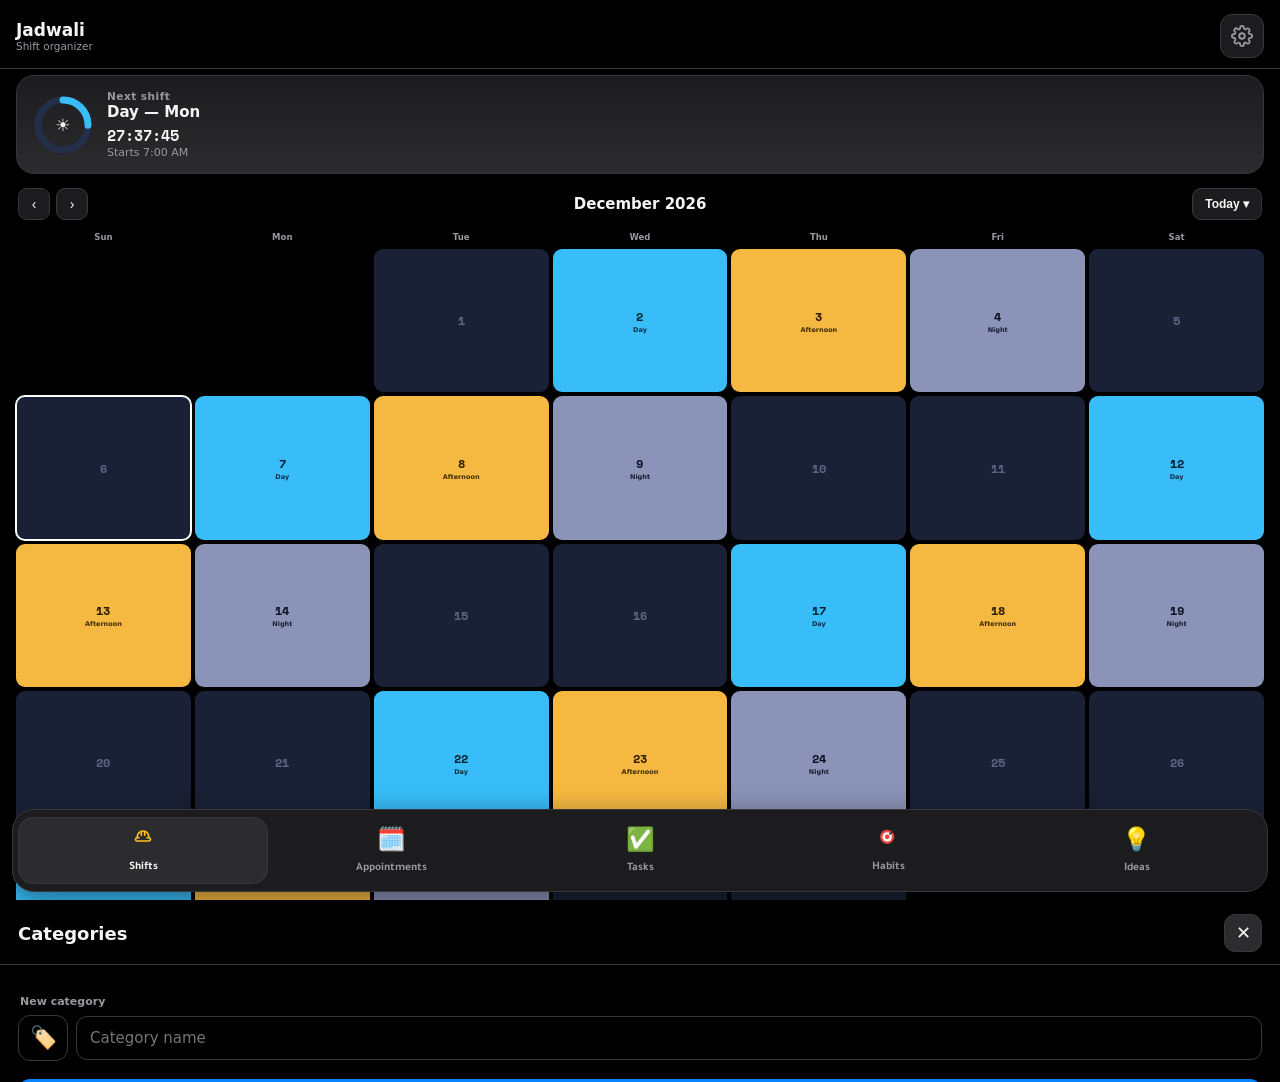
==== index.html @ d73c8b86 "Fix weekday overflow + date-rail mis-taps; new 'My Routine' app icon - My Schedule: weekday boxes no" ====
<!DOCTYPE html>
<html lang="en" dir="ltr">
<head>
<meta charset="UTF-8">
<meta name="viewport" content="width=device-width, initial-scale=1, viewport-fit=cover">
<title>Jadwali</title>
<meta name="description" content="Jadwali — a rotating-shift & life organizer: shifts, appointments, tasks, habits, content ideas.">
<meta name="apple-mobile-web-app-capable" content="yes">
<meta name="mobile-web-app-capable" content="yes">
<meta name="apple-mobile-web-app-status-bar-style" content="black-translucent">
<meta name="apple-mobile-web-app-title" content="My Routine">
<meta name="theme-color" content="#000000">
<link rel="manifest" href="manifest.json">
<link rel="icon" href="icons/icon-192.png">
<link rel="apple-touch-icon" href="icons/apple-touch-icon.png">
<link rel="preconnect" href="https://fonts.googleapis.com">
<link rel="preconnect" href="https://fonts.gstatic.com" crossorigin>
<link href="https://fonts.googleapis.com/css2?family=Tajawal:wght@400;500;700;900&family=Space+Mono:wght@400;700&display=swap" rel="stylesheet">
<link rel="stylesheet" href="css/styles.css">
<script>
  // No-flash: apply saved language direction + theme before first paint.
  (function(){
    try{
      var l = localStorage.getItem('aziz_lang')  || 'en';
      var th = localStorage.getItem('aziz_theme') || 'minimal';
      var r = document.documentElement;
      r.lang = l; r.dir = (l === 'ar' ? 'rtl' : 'ltr');
      r.setAttribute('data-theme', th);
    }catch(e){}
  })();
</script>
</head>
<body>

<header class="top">
  <div class="head-title">
    <h1 data-i18n="appName">Jadwali</h1>
    <div class="sub" data-i18n="tagline">Shift organizer</div>
  </div>
  <div class="head-actions">
    <button class="head-pill habit-only" id="newHabitBtn">
      <span class="plus">+</span><span data-i18n="newHabit">New Habit</span>
    </button>
    <button class="head-icon habit-only" id="summaryBtn" aria-label="Weekly summary">
      <svg viewBox="0 0 24 24" width="22" height="22" fill="none" stroke="currentColor" stroke-width="2" stroke-linecap="round" stroke-linejoin="round"><rect x="4" y="3" width="16" height="18" rx="2"/><line x1="8" y1="8" x2="16" y2="8"/><line x1="8" y1="12" x2="16" y2="12"/><line x1="8" y1="16" x2="13" y2="16"/></svg>
    </button>
    <button class="head-pill ideas-only" id="ideasBtn">
      <span class="plus">+</span><span data-i18n="manageCats">Categories</span>
    </button>
    <button class="settings-btn" id="settingsBtn" aria-label="Settings">
      <svg viewBox="0 0 24 24" width="22" height="22" fill="none" stroke="currentColor" stroke-width="2" stroke-linecap="round" stroke-linejoin="round"><circle cx="12" cy="12" r="3"/><path d="M19.4 15a1.65 1.65 0 0 0 .33 1.82l.06.06a2 2 0 1 1-2.83 2.83l-.06-.06a1.65 1.65 0 0 0-1.82-.33 1.65 1.65 0 0 0-1 1.51V21a2 2 0 0 1-4 0v-.09A1.65 1.65 0 0 0 9 19.4a1.65 1.65 0 0 0-1.82.33l-.06.06a2 2 0 1 1-2.83-2.83l.06-.06a1.65 1.65 0 0 0 .33-1.82 1.65 1.65 0 0 0-1.51-1H3a2 2 0 0 1 0-4h.09A1.65 1.65 0 0 0 4.6 9a1.65 1.65 0 0 0-.33-1.82l-.06-.06a2 2 0 1 1 2.83-2.83l.06.06a1.65 1.65 0 0 0 1.82.33H9a1.65 1.65 0 0 0 1-1.51V3a2 2 0 0 1 4 0v.09a1.65 1.65 0 0 0 1 1.51 1.65 1.65 0 0 0 1.82-.33l.06-.06a2 2 0 1 1 2.83 2.83l-.06.06a1.65 1.65 0 0 0-.33 1.82V9a1.65 1.65 0 0 0 1.51 1H21a2 2 0 0 1 0 4h-.09a1.65 1.65 0 0 0-1.51 1z"/></svg>
    </button>
  </div>
</header>

<div id="upcomingWidget"></div>

<section class="panel active" id="panel-cal">
  <!-- Shift countdown lives only in this (Work) tab -->
  <div class="hero">
    <div class="gauge-wrap">
      <svg width="60" height="60" viewBox="0 0 60 60">
        <circle cx="30" cy="30" r="25" fill="none" stroke="#232E48" stroke-width="7"/>
        <circle id="gaugeRing" cx="30" cy="30" r="25" fill="none" stroke="#38BDF8" stroke-width="7"
          stroke-linecap="round" stroke-dasharray="157" stroke-dashoffset="157"/>
      </svg>
      <div class="gauge-center" id="heroIcon">🌙</div>
    </div>
    <div class="hero-info">
      <div class="hero-eyebrow" id="heroEyebrow" data-i18n="loading">Loading…</div>
      <div class="hero-title" id="heroTitle">—</div>
      <div class="hero-countdown mono" id="heroCountdown">--:--:--</div>
      <div class="hero-sub" id="heroSub"></div>
    </div>
  </div>
  <div class="cal-nav">
    <div class="navbtns">
      <button id="prevMonth">‹</button>
      <button id="nextMonth">›</button>
    </div>
    <div class="month-label" id="monthLabel">—</div>
    <div class="today-wrap">
      <button class="todaybtn" id="todayBtn" data-i18n="todayBtn">Today ▾</button>
      <div class="today-menu" id="todayMenu">
        <button data-range="1" data-i18n="rangeToday">Today</button>
        <button data-range="3" data-i18n="range3">3 days</button>
        <button data-range="7" data-i18n="rangeWeek">Week</button>
      </div>
    </div>
  </div>
  <div id="quickView"></div>
  <div class="grid-wrap">
    <div class="cal-grid" id="calGrid"></div>
  </div>
</section>

<section class="panel" id="panel-appt">
  <div class="add-card">
    <input id="apptTitle" data-i18n-ph="apptNamePh" placeholder="Appointment name…">
    <div class="row2">
      <input id="apptDate" type="date" class="mono">
      <input id="apptTime" type="time" class="mono" value="09:00">
    </div>
    <div class="picker-label" data-i18n="repeatLabelAppt">Repeat</div>
    <div class="seg small" id="apptRepeatSeg">
      <button type="button" class="seg-btn active" data-rep="once" data-i18n="repOnce">Once</button>
      <button type="button" class="seg-btn" data-rep="daily" data-i18n="repDaily">Daily</button>
      <button type="button" class="seg-btn" data-rep="weekly" data-i18n="repWeekly">Weekly</button>
      <button type="button" class="seg-btn" data-rep="custom" data-i18n="repCustom">Days</button>
    </div>
    <div class="days-row" id="apptDaysSel" style="display:none;"></div>
    <div id="apptUntilWrap" style="display:none;">
      <div class="picker-label" data-i18n="untilLabel">Ends on (optional)</div>
      <div class="row2">
        <input id="apptUntil" type="date" class="mono">
        <button type="button" class="seg-btn" id="apptThisWeek" data-i18n="thisWeekOnly">This week only</button>
      </div>
    </div>
    <button class="primary" id="apptAdd" data-i18n="apptAdd">Add appointment</button>
    <div class="item-meta" id="apptMsg" style="text-align:center; margin-top:6px;"></div>
  </div>
  <div id="apptList"></div>
  <div class="note" data-i18n="apptNote"></div>
</section>

<section class="panel" id="panel-tasks">
  <div class="add-card">
    <input id="taskInput" data-i18n-ph="taskPh" placeholder="Add a new task…">
    <button class="primary" id="taskAdd" data-i18n="add">Add</button>
  </div>
  <div id="taskList"></div>
  <div class="note" data-i18n="taskNote"></div>
</section>

<section class="panel" id="panel-habits">
  <div class="week-head">
    <button class="week-nav" id="weekPrev" aria-label="Previous week">‹</button>
    <div class="week-range mono" id="weekRange">—</div>
    <button class="week-nav" id="weekNext" aria-label="Next week">›</button>
  </div>
  <div class="week-strip" id="weekStrip"></div>
  <div id="habitList"></div>
  <div class="note" data-i18n="habitNote"></div>

  <div class="section-divider" data-i18n="foodDivider">🍽️ Food</div>
  <div class="cal-total">
    <span data-i18n="foodCaloriesToday">Today's calories</span>
    <span class="n mono" id="foodTotal">0</span>
  </div>
  <div class="add-card">
    <input id="foodText" data-i18n-ph="foodPh" placeholder="What did you eat / amount…">
    <div class="row2">
      <input id="foodCal" type="number" inputmode="numeric" data-i18n-ph="foodCalPh" placeholder="Calories (optional)" class="mono">
    </div>
    <button class="primary" id="foodAdd" data-i18n="foodLog">Log</button>
  </div>
  <div id="foodList"></div>
</section>

<section class="panel" id="panel-ideas">
  <div class="add-card">
    <input id="ideaTitle" data-i18n-ph="ideaTitlePh" placeholder="Idea title…">
    <div class="acct-toggle" id="acctToggle"></div>
    <div class="row2">
      <input id="ideaDate" type="date" class="mono">
    </div>
    <textarea id="ideaScript" data-i18n-ph="ideaScriptPh" placeholder="Script space (optional)…"></textarea>
    <button class="primary" id="ideaAdd" data-i18n="ideaAdd">Add idea</button>
  </div>
  <div id="scheduledWidget"></div>
  <div class="filter-row" id="ideaFilters"></div>
  <div id="ideaList"></div>
  <div class="note" data-i18n="ideaNote"></div>
</section>

<div id="undoToast"></div>

<nav class="bottom">
  <button class="active" data-tab="cal"><span class="ic"><svg viewBox="0 0 24 24" width="20" height="20" fill="#FBBF24"><path d="M20,13.17V13a8,8,0,0,0-2.42-5.74A7.84,7.84,0,0,0,14.4,5.38l-.05,0A8.24,8.24,0,0,0,11.76,5,8.21,8.21,0,0,0,4,13.17,3,3,0,0,0,5,19H19a3,3,0,0,0,1-5.83ZM19,17H5a1,1,0,0,1,0-2H7a1,1,0,0,0,0-2H6A6.41,6.41,0,0,1,9,7.85V11a1,1,0,0,0,2,0V7.09A7.34,7.34,0,0,1,11.82,7H12a5.56,5.56,0,0,1,1,.1V11a1,1,0,0,0,2,0V7.82a6.65,6.65,0,0,1,1.18.87A6,6,0,0,1,18,13H17a1,1,0,0,0,0,2h2a1,1,0,0,1,0,2Z"/></svg></span><span data-i18n="navShifts">Shifts</span></button>
  <button data-tab="appt"><span class="ic">🗓️</span><span data-i18n="navAppt">Appointments</span></button>
  <button data-tab="tasks"><span class="ic">✅</span><span data-i18n="navTasks">Tasks</span></button>
  <button data-tab="habits"><span class="ic"><svg viewBox="0 0 24 24" width="20" height="20"><circle cx="11" cy="13" r="8.5" fill="#EF4444"/><circle cx="11" cy="13" r="5.6" fill="#FFFFFF"/><circle cx="11" cy="13" r="2.8" fill="#EF4444"/><path d="M14 10 L20 4" stroke="#1F2937" stroke-width="1.6" stroke-linecap="round"/><path d="M20 4 L16.7 4.6 L19.4 7.3 Z" fill="#1F2937"/></svg></span><span data-i18n="navHabits">Habits</span></button>
  <button data-tab="ideas"><span class="ic">💡</span><span data-i18n="navIdeas">Ideas</span></button>
</nav>

<!-- ================= SETTINGS SHEET ================= -->
<div class="settings-sheet" id="settingsSheet">
  <div class="settings-head">
    <h2 data-i18n="settings">Settings</h2>
    <button class="sheet-close" data-close-settings aria-label="Close">✕</button>
  </div>
  <div class="settings-body">
    <div class="settings-group">
      <div class="settings-label" data-i18n="settingsTitle">App title</div>
      <input id="appTitleInput" class="sheet-input" data-i18n-ph="appTitlePh" placeholder="App title">
    </div>
    <div class="settings-group">
      <div class="settings-label" data-i18n="settingsLanguage">Language</div>
      <div class="seg">
        <button type="button" class="seg-btn" data-set-lang="en" data-i18n="langEn">English</button>
        <button type="button" class="seg-btn" data-set-lang="ar" data-i18n="langAr">العربية</button>
      </div>
    </div>
    <div class="settings-group">
      <div class="settings-label" data-i18n="settingsTheme">Theme</div>
      <div class="seg">
        <button type="button" class="seg-btn" data-set-theme="minimal" data-i18n="themeMinimal">Minimal</button>
        <button type="button" class="seg-btn" data-set-theme="starry" data-i18n="themeStarry">Starry</button>
      </div>
    </div>
    <div class="settings-group">
      <div class="settings-label" data-i18n="settingsShift">My shift rotation</div>
      <div class="settings-hint" data-i18n="shiftHint"></div>
      <div class="shift-options" id="shiftOptions"></div>
    </div>
  </div>
</div>

<!-- ================= NEW HABIT SHEET ================= -->
<div class="settings-sheet" id="habitSheet">
  <div class="settings-head">
    <h2 data-i18n="newHabit">New Habit</h2>
    <button class="sheet-close" data-close-sheet aria-label="Close">✕</button>
  </div>
  <div class="settings-body">
    <input id="habitInput" class="sheet-input" data-i18n-ph="habitPh" placeholder="New habit…">
    <div class="picker-label" data-i18n="iconLabel">Icon</div>
    <div class="icon-row">
      <input id="habitIcon" class="icon-input" value="⭐" inputmode="text" autocomplete="off">
      <div class="emoji-grid" id="emojiSuggest"></div>
    </div>
    <div class="picker-hint" data-i18n="emojiHint"></div>
    <div class="picker-label" data-i18n="colorLabel">Color</div>
    <div class="color-row" id="habitColorRow"></div>
    <div class="picker-label" data-i18n="repeatLabel">Repeat on</div>
    <div class="days-row" id="habitDaysSel"></div>
    <div class="row2">
      <input id="habitGoal" type="number" inputmode="numeric" class="mono sheet-input" data-i18n-ph="goalPh" placeholder="Goal (optional)">
      <input id="habitUnit" type="text" class="sheet-input" data-i18n-ph="unitPh" placeholder="Unit (ml, times…)">
    </div>
    <button class="primary sheet-primary" id="habitAdd" data-i18n="add">Add</button>
  </div>
</div>

<!-- ================= WEEKLY SUMMARY SHEET ================= -->
<div class="settings-sheet" id="summarySheet">
  <div class="settings-head">
    <h2 data-i18n="summaryTitle">Weekly Summary</h2>
    <button class="sheet-close" data-close-sheet aria-label="Close">✕</button>
  </div>
  <div class="settings-body">
    <div class="week-head">
      <button class="week-nav" id="sumPrev" aria-label="Previous week">‹</button>
      <div class="week-range mono" id="sumRange">—</div>
      <button class="week-nav" id="sumNext" aria-label="Next week">›</button>
    </div>
    <div class="sum-wrap"><table class="sum-grid" id="summaryGrid"></table></div>
  </div>
</div>

<!-- ================= IDEA CATEGORIES SHEET ================= -->
<div class="settings-sheet" id="catsSheet">
  <div class="settings-head">
    <h2 data-i18n="manageCats">Categories</h2>
    <button class="sheet-close" data-close-sheet aria-label="Close">✕</button>
  </div>
  <div class="settings-body">
    <div id="catList"></div>
    <div class="picker-label" data-i18n="newCat">New category</div>
    <div class="cat-add-row">
      <input id="catEmoji" class="icon-input" value="🏷️" inputmode="text" autocomplete="off">
      <input id="catName" class="sheet-input" data-i18n-ph="catNamePh" placeholder="Category name">
    </div>
    <button class="primary sheet-primary" id="catAdd" data-i18n="add">Add</button>
  </div>
</div>

<script src="js/app.js"></script>
</body>
</html>
---- css/styles.css ----
/* ===== Minimal theme (default) — clean, no-stars, Apple-style dark ===== */
:root{
  --bg:#000000; --surface:#1c1c1e; --surface-2:#2c2c2e; --line:#38383a;
  --text:#f5f5f7; --muted:#98989f;
  --day:#0A84FF; --afternoon:#F5B942; --night:#8B93B8; --off:#1c1c1e; --off-text:#8e8e93;
  --high:#FF453A; --med:#FFD60A; --low:#64D2FF; --ok:#32D74B;
  --primary-text:#ffffff;
}
/* ===== Starry theme (the original cosmic look) ===== */
html[data-theme="starry"]{
  --bg:#050414; --surface:#13112b; --surface-2:#1b1842; --line:#2c2760;
  --text:#EDEBFF; --muted:#9C93C9;
  --day:#38BDF8; --afternoon:#F5B942; --night:#8B93B8; --off:#1A2136; --off-text:#5b6784;
  --high:#F2545B; --med:#F5B942; --low:#4FD1C5; --ok:#4ADE80;
  --primary-text:#06202f;
}
*{box-sizing:border-box;}
html,body{margin:0;padding:0;background:var(--bg);color:var(--text);}
body{
  font-family:'Tajawal',sans-serif; -webkit-font-smoothing:antialiased;
  min-height:100vh; padding-bottom:calc(84px + env(safe-area-inset-bottom));
  background-color:var(--bg);
}
/* Apple-style system font for the English/minimal experience */
html[lang="en"] body{
  font-family:-apple-system, BlinkMacSystemFont, 'SF Pro Text', 'Segoe UI', system-ui, sans-serif;
}
/* Starry theme paints the star field */
html[data-theme="starry"] body{
  background-image:
    radial-gradient(1px 1px at 10% 8%, #fff, transparent),
    radial-gradient(1px 1px at 32% 22%, #fff, transparent),
    radial-gradient(1.5px 1.5px at 58% 12%, #fff, transparent),
    radial-gradient(1px 1px at 78% 30%, #fff, transparent),
    radial-gradient(1px 1px at 15% 45%, #fff, transparent),
    radial-gradient(1.5px 1.5px at 90% 55%, #fff, transparent),
    radial-gradient(1px 1px at 45% 65%, #fff, transparent),
    radial-gradient(1px 1px at 68% 80%, #fff, transparent),
    radial-gradient(1.5px 1.5px at 25% 88%, #fff, transparent),
    radial-gradient(1px 1px at 5% 70%, #fff, transparent);
  background-repeat:no-repeat;
  background-attachment:fixed;
  background-size:100% 100%;
}
.mono{font-family:'Space Mono',monospace;}

header.top{
  position:sticky; top:0; z-index:20;
  background:rgba(0,0,0,0.7); backdrop-filter:blur(10px);
  border-bottom:1px solid var(--line);
  padding:calc(14px + env(safe-area-inset-top)) 16px 10px;
  display:flex; align-items:center; justify-content:space-between; gap:12px;
}
html[data-theme="starry"] header.top{background:rgba(5,4,20,0.88);}
header.top h1{font-size:17px; font-weight:900; margin:0;}
header.top .sub{font-size:10.5px; color:var(--muted); font-weight:500;}
.hero{
  margin:6px 0 14px; background:linear-gradient(180deg, var(--surface) 0%, var(--surface-2) 100%);
  border:1px solid var(--line); border-radius:18px; padding:14px 16px;
  display:flex; align-items:center; gap:14px;
}
.gauge-wrap{position:relative; width:60px; height:60px; flex:none;}
.gauge-wrap svg{transform:rotate(-90deg);}
.gauge-center{position:absolute; inset:0; display:flex; align-items:center; justify-content:center; font-size:17px;}
.hero-info{flex:1; min-width:0;}
.hero-eyebrow{font-size:10.5px; color:var(--muted); font-weight:700; letter-spacing:0.5px;}
.hero-title{font-size:15px; font-weight:900; margin:1px 0 3px;}
.hero-countdown{font-size:15px; font-weight:600;}
.hero-sub{font-size:11px; color:var(--muted);}

section.panel{margin:6px 16px 16px; display:none;}
section.panel.active{display:block;}

#upcomingWidget{margin:0 16px 6px;}
.upcoming-card{
  background:linear-gradient(180deg, #1c2947 0%, var(--surface) 100%);
  border:1px solid var(--afternoon); border-radius:16px; padding:12px 14px; margin-bottom:6px;
}
.upcoming-card .uc-title{font-size:11px; font-weight:800; color:var(--afternoon); margin-bottom:8px;}
.upcoming-row{display:flex; align-items:center; gap:10px; padding:6px 0;}
.upcoming-row + .upcoming-row{border-top:1px solid var(--line);}
.upcoming-row .when{font-size:11px; color:var(--afternoon); font-weight:800; font-family:'Space Mono',monospace; flex:none; width:52px;}
.upcoming-row .title{font-size:13px; flex:1; min-width:0;}

/* ---- Month grid calendar ---- */
.cal-nav{display:flex; align-items:center; justify-content:space-between; margin:10px 2px 12px;}
.cal-nav .month-label{font-size:15px; font-weight:900;}
.cal-nav .navbtns{display:flex; gap:6px;}
.cal-nav button{
  background:var(--surface); border:1px solid var(--line); color:var(--text);
  width:32px; height:32px; border-radius:9px; font-size:14px; cursor:pointer;
}
.cal-nav .todaybtn{width:auto; padding:0 12px; font-size:12px; font-weight:700;}
.today-wrap{position:relative;}
.today-menu{
  display:none; flex-direction:column; gap:2px; position:absolute; top:38px; inset-inline-end:0;
  background:var(--surface); border:1px solid var(--line); border-radius:12px; padding:6px; min-width:104px; z-index:15;
}
.today-menu.open{display:flex;}
.today-menu button{
  background:transparent; border:none; color:var(--text); text-align:start; padding:9px 10px;
  border-radius:8px; font-size:12.5px; cursor:pointer; font-family:'Tajawal',sans-serif; width:auto;
}
.today-menu button:hover{background:var(--surface-2);}
.qv-card{background:var(--surface); border:1px solid var(--line); border-radius:16px; padding:12px; margin-bottom:12px;}
.qv-head{display:flex; align-items:center; justify-content:space-between; font-size:12px; font-weight:800; color:var(--muted); margin-bottom:8px;}
.qv-close{background:transparent; border:none; color:var(--muted); font-size:14px; cursor:pointer;}
.grid-wrap{direction:ltr;}
.cal-grid{display:grid; grid-template-columns:repeat(7,1fr); gap:4px;}
.cal-grid .wd{text-align:center; font-size:8.5px; color:var(--muted); font-weight:700; padding-bottom:3px; white-space:nowrap; overflow:hidden; text-overflow:ellipsis;}
.cal-cell{
  aspect-ratio:1/0.82; border-radius:9px; display:flex; flex-direction:column;
  align-items:center; justify-content:center; gap:1px; position:relative;
  border:1px solid transparent;
}
.cal-cell.pad{visibility:hidden;}
.cal-cell .num{font-size:12px; font-weight:800; font-family:'Space Mono',monospace;}
.cal-cell .lbl{font-size:6.5px; font-weight:700; opacity:0.9;}
.cal-cell.today{border-color:#fff; box-shadow:0 0 0 1px #fff;}
.legend{display:flex; gap:14px; justify-content:center; margin-top:14px; flex-wrap:wrap;}
.legend .li{display:flex; align-items:center; gap:5px; font-size:11px; color:var(--muted);}
.legend .sw{width:10px; height:10px; border-radius:3px;}

.day-row{
  display:flex; align-items:center; gap:12px; background:var(--surface); border:1px solid var(--line);
  border-radius:14px; padding:11px 14px; margin-bottom:7px;
}
.day-row.today{border-color:var(--day); box-shadow:0 0 0 1px var(--day) inset;}
.day-date{width:48px; flex:none; text-align:center;}
.day-date .wd2{font-size:10.5px; color:var(--muted); font-weight:700;}
.day-date .dn{font-size:19px; font-weight:900; font-family:'Space Mono',monospace;}
.badge{padding:5px 11px; border-radius:8px; font-size:12.5px; font-weight:700; flex:none; min-width:58px; text-align:center;}
.day-time{font-size:11.5px; color:var(--muted); font-family:'Space Mono',monospace; margin-inline-start:auto;}

.add-card{background:var(--surface); border:1px solid var(--line); border-radius:16px; padding:14px; margin-bottom:14px;}
.add-card .row2{display:flex; gap:8px; margin-top:8px;}
.add-card input{
  flex:1; width:100%; background:var(--bg); border:1px solid var(--line); color:var(--text);
  border-radius:11px; padding:11px 13px; font-family:'Tajawal',sans-serif; font-size:14px;
}
.add-card input.mono{font-family:'Space Mono',monospace; font-size:13px;}
.add-card input:focus{outline:none; border-color:var(--day);}
.add-card button.primary{
  width:100%; margin-top:10px; background:var(--day); color:var(--primary-text); border:none; border-radius:11px;
  padding:11px; font-size:14px; font-weight:800; cursor:pointer; font-family:'Tajawal',sans-serif;
}

.item-row{
  display:flex; align-items:center; gap:10px; background:var(--surface); border:1px solid var(--line);
  border-radius:14px; padding:11px 13px; margin-bottom:7px;
}
.chk{
  width:21px; height:21px; flex:none; border-radius:7px; border:2px solid var(--muted);
  display:flex; align-items:center; justify-content:center; cursor:pointer; font-size:12px;
}
.chk.done{background:var(--ok); border-color:var(--ok); color:#06280f;}
.item-text{flex:1; font-size:13.5px; min-width:0; word-break:break-word;}
.item-text.done{color:var(--muted); text-decoration:line-through;}
.item-meta{font-size:10.5px; color:var(--muted); margin-top:2px;}
.icon-btn{background:transparent; border:none; color:var(--muted); font-size:15px; cursor:pointer; padding:4px 5px; flex:none;}
.icon-btn:hover{color:var(--high);}
.cal-btn{background:var(--surface-2); border:1px solid var(--line); color:var(--day); font-size:16px; border-radius:9px; padding:6px 9px; cursor:pointer; flex:none;}
.dot{width:10px; height:10px; border-radius:50%; flex:none; cursor:pointer;}
.dot.high{background:var(--high);} .dot.normal{background:var(--low);}
.dot.med{background:var(--med);} .dot.low{background:var(--low);}
.streak{font-size:11px; color:var(--afternoon); font-weight:700; flex:none;}
.hdots{display:flex; gap:3px; margin-top:5px;}
.hdot{width:7px; height:7px; border-radius:50%; background:var(--high); opacity:0.55; flex:none;}
.hdot.on{background:var(--ok); opacity:1;}

.empty{text-align:center; color:var(--muted); font-size:13px; padding:26px 10px;}
.cal-total{
  display:flex; justify-content:space-between; align-items:center; background:var(--surface-2);
  border:1px solid var(--line); border-radius:14px; padding:12px 16px; margin-bottom:14px; font-weight:800;
}
.cal-total .n{font-family:'Space Mono',monospace; font-size:19px; color:var(--afternoon);}

nav.bottom{
  position:fixed; bottom:0; inset-inline:0; z-index:30;
  display:flex; background:rgba(5,4,20,0.92); backdrop-filter:blur(14px);
  border-top:1px solid var(--line); padding:9px 5px calc(9px + env(safe-area-inset-bottom));
}
nav.bottom button{
  flex:1; display:flex; flex-direction:column; align-items:center; gap:4px;
  background:transparent; border:none; color:var(--muted); font-family:'Tajawal',sans-serif;
  font-size:11.5px; font-weight:700; padding:8px 2px; cursor:pointer; border-radius:14px;
}
nav.bottom button .ic{font-size:23px;}
nav.bottom button.active{color:var(--text); background:var(--surface-2); box-shadow:0 0 0 1px var(--line);}

.note{margin:14px 16px 0; font-size:11px; color:var(--muted); line-height:1.8;}
.section-divider{
  font-size:12px; font-weight:800; color:var(--muted); margin:20px 2px 10px;
  padding-top:14px; border-top:1px solid var(--line);
}
.task-group-label{font-size:11px; font-weight:800; color:var(--muted); margin:4px 2px 8px;}
#undoToast{
  position:fixed; bottom:calc(76px + env(safe-area-inset-bottom)); left:50%;
  transform:translateX(-50%) translateY(14px);
  background:var(--surface-2); border:1px solid var(--line); border-radius:14px;
  padding:10px 10px 10px 14px; display:flex; align-items:center; gap:14px; font-size:12.5px;
  opacity:0; pointer-events:none; transition:opacity .18s, transform .18s; z-index:40;
  box-shadow:0 10px 26px rgba(0,0,0,.45); white-space:nowrap;
}
#undoToast.show{opacity:1; transform:translateX(-50%) translateY(0); pointer-events:auto;}
#undoToast button{
  background:var(--day); color:var(--primary-text); border:none; border-radius:9px; padding:6px 13px;
  font-weight:800; font-size:12px; cursor:pointer; font-family:'Tajawal',sans-serif;
}

.acct-toggle{display:flex; gap:8px; margin-top:8px;}
.acct-btn{
  flex:1; background:var(--bg); border:1px solid var(--line); color:var(--muted);
  border-radius:11px; padding:10px 6px; font-size:12px; font-weight:700; cursor:pointer;
  font-family:'Tajawal',sans-serif;
}
.acct-btn.active{border-color:var(--day); color:var(--text); background:var(--surface-2);}
.add-card textarea{
  width:100%; background:var(--bg); border:1px solid var(--line); color:var(--text);
  border-radius:11px; padding:11px 13px; font-family:'Tajawal',sans-serif; font-size:13px;
  margin-top:8px; min-height:64px; resize:vertical;
}
.add-card textarea:focus{outline:none; border-color:var(--day);}
.filter-row{display:flex; gap:8px; margin-bottom:10px;}
.filter-chip{
  background:var(--surface); border:1px solid var(--line); color:var(--muted);
  border-radius:10px; padding:7px 12px; font-size:11.5px; font-weight:700; cursor:pointer;
  font-family:'Tajawal',sans-serif;
}
.filter-chip.active{border-color:var(--afternoon); color:var(--text);}
.idea-card{background:var(--surface); border:1px solid var(--line); border-radius:14px; padding:12px 13px; margin-bottom:7px;}
.idea-head{display:flex; align-items:center; gap:8px;}
.idea-tag{font-size:10px; font-weight:800; padding:3px 8px; border-radius:7px; flex:none;}
.idea-tag.tech{background:#1c3a52; color:#7dd3fc;}
.idea-tag.chef{background:#3a2a12; color:#fbbf24;}
.idea-script{
  font-size:12px; color:var(--muted); margin-top:8px; padding-top:8px; border-top:1px solid var(--line);
  white-space:pre-wrap; word-break:break-word;
}
.idea-script.empty-script{font-style:italic; opacity:0.7;}
.idea-script-edit{
  width:100%; background:var(--bg); border:1px solid var(--line); color:var(--text);
  border-radius:9px; padding:9px 10px; font-family:'Tajawal',sans-serif; font-size:12px;
  margin-top:8px; min-height:56px; resize:vertical; display:none;
}
.idea-date-badge{
  font-size:10px; font-weight:800; color:var(--afternoon); background:var(--surface-2);
  border:1px solid var(--line); border-radius:7px; padding:3px 7px; flex:none; cursor:pointer; white-space:nowrap;
}
.idea-date-edit{
  width:100%; background:var(--bg); border:1px solid var(--line); color:var(--text);
  border-radius:9px; padding:8px 10px; font-family:'Space Mono',monospace; font-size:12px;
  margin-top:8px; display:none;
}
#scheduledWidget{margin-bottom:6px;}
.sched-card{
  background:linear-gradient(180deg, #1c2947 0%, var(--surface) 100%);
  border:1px solid var(--afternoon); border-radius:16px; padding:12px 14px; margin-bottom:14px;
}
.sched-card .sc-title{font-size:11px; font-weight:800; color:var(--afternoon); margin-bottom:8px;}
.sched-row{display:flex; align-items:center; gap:10px; padding:6px 0;}
.sched-row + .sched-row{border-top:1px solid var(--line);}
.sched-row .when{font-size:11px; color:var(--afternoon); font-weight:800; font-family:'Space Mono',monospace; flex:none; width:60px;}
.sched-row .title{font-size:13px; flex:1; min-width:0;}

/* ===== Settings ===== */
.settings-btn{
  background:var(--surface); border:1px solid var(--line); color:var(--muted);
  width:44px; height:44px; border-radius:12px; display:flex; align-items:center; justify-content:center;
  cursor:pointer; flex:none;
}
.settings-btn:active{transform:scale(0.94);}
.settings-sheet{
  position:fixed; inset:0; z-index:60; background:var(--bg);
  transform:translateY(100%); transition:transform .28s cubic-bezier(.4,0,.2,1);
  display:flex; flex-direction:column; padding-top:env(safe-area-inset-top);
}
.settings-sheet.open{transform:translateY(0);}
.settings-head{
  display:flex; align-items:center; gap:12px; padding:14px 18px 12px; border-bottom:1px solid var(--line);
}
.settings-head h2{font-size:18px; font-weight:900; margin:0; flex:1;}
.sheet-close{
  background:var(--surface-2); border:1px solid var(--line); color:var(--text);
  border-radius:11px; width:38px; height:38px; font-size:18px; cursor:pointer; flex:none;
}
.settings-body{flex:1; overflow-y:auto; padding:18px; -webkit-overflow-scrolling:touch;}
.settings-group{margin-bottom:24px;}
.settings-label{font-size:13px; font-weight:800; color:var(--text); margin-bottom:10px;}
.settings-hint{font-size:11.5px; color:var(--muted); line-height:1.7; margin-bottom:10px;}
.seg{display:flex; gap:8px;}
.seg-btn{
  flex:1; background:var(--surface); border:1px solid var(--line); color:var(--muted);
  border-radius:12px; padding:12px 8px; font-size:14px; font-weight:700; cursor:pointer;
  font-family:inherit; transition:border-color .12s, color .12s, background .12s;
}
.seg-btn.active{border-color:var(--day); color:var(--text); background:var(--surface-2);}
.shift-options{display:flex; flex-direction:column; gap:8px;}
.shift-opt{
  display:flex; align-items:center; justify-content:space-between; gap:10px;
  background:var(--surface); border:1px solid var(--line); color:var(--text);
  border-radius:12px; padding:13px 14px; cursor:pointer; font-family:inherit; text-align:start;
}
.shift-opt.active{border-color:var(--day); background:var(--surface-2); box-shadow:0 0 0 1px var(--day) inset;}
.shift-opt .so-name{font-size:14px; font-weight:800;}
.shift-opt .so-hint{font-size:12px; color:var(--muted); font-weight:700; display:flex; align-items:center; gap:7px;}
.shift-opt .so-swatch{width:12px; height:12px; border-radius:4px; flex:none;}

/* ===== Habits: week strip + colored cards ===== */
.add-card .seg{margin-top:8px;}
.seg.small .seg-btn{padding:9px 6px; font-size:12.5px;}
.picker-label{font-size:11px; font-weight:800; color:var(--muted); margin:12px 2px 7px;}

.week-head{display:flex; align-items:center; justify-content:space-between; gap:10px; margin:2px 2px 10px;}
.week-nav{background:var(--surface); border:1px solid var(--line); color:var(--text); width:34px; height:34px; border-radius:10px; font-size:16px; cursor:pointer; flex:none;}
.week-range{font-size:13px; font-weight:800; color:var(--text);}
.week-strip{display:flex; gap:6px; margin:0 0 16px; overflow-x:auto; -webkit-overflow-scrolling:touch; padding-bottom:2px; scroll-snap-type:x proximity;}
/* wide enough for full weekday names so labels never overflow into the
   neighbouring day (which made taps select the wrong date) */
.ws-day{flex:1 0 auto; min-width:76px; max-width:110px; display:flex; flex-direction:column; align-items:center; gap:6px; background:transparent; border:none; color:var(--muted); cursor:pointer; padding:4px 6px; font-family:inherit; overflow:hidden; scroll-snap-align:center;}
.ws-wd{font-size:10.5px; font-weight:700; white-space:nowrap; max-width:100%; overflow:hidden; text-overflow:ellipsis;}
.ws-day > *{pointer-events:none;}
.ws-ring{position:relative; width:36px; height:36px; display:flex; align-items:center; justify-content:center;}
.ws-ring svg{position:absolute; inset:0; transform:rotate(-90deg);}
.ws-track{fill:none; stroke:var(--line); stroke-width:3;}
.ws-fill{fill:none; stroke:var(--ok); stroke-width:3; stroke-linecap:round; transition:stroke-dashoffset .3s;}
.ws-num{font-size:13px; font-weight:800;}
/* today stands out in its own colour, separate from the selected day */
.ws-day.today .ws-wd{color:var(--afternoon); font-weight:800;}
.ws-day.today .ws-num{color:var(--afternoon);}
.ws-day.today .ws-ring{box-shadow:0 0 0 2px var(--afternoon); border-radius:50%;}
.ws-day.sel .ws-wd{color:var(--text);}
.ws-day.sel .ws-ring{background:var(--day); border-radius:50%;}
.ws-day.sel .ws-num{color:var(--primary-text);}
.ws-day.sel .ws-track{stroke:rgba(255,255,255,0.35);}
.ws-day.today.sel .ws-num{color:var(--primary-text);}

.icon-row{display:flex; align-items:center; gap:10px;}
.icon-input{width:50px; height:46px; text-align:center; font-size:22px; background:var(--bg); border:1px solid var(--line); border-radius:12px; color:var(--text); flex:none;}
.icon-input:focus{outline:none; border-color:var(--day);}
.emoji-grid{display:flex; gap:6px; flex-wrap:wrap; flex:1;}
.emoji-btn{flex:none; width:40px; height:40px; border-radius:11px; border:1px solid var(--line); background:var(--surface); font-size:19px; cursor:pointer;}
.emoji-btn:active{transform:scale(0.92);}
.color-row{display:flex; gap:9px; flex-wrap:wrap;}
.swatch{width:30px; height:30px; border-radius:50%; border:none; background:var(--c); cursor:pointer; flex:none;}
.swatch.active{box-shadow:0 0 0 2px var(--bg), 0 0 0 4px var(--c);}
/* grid so the weekday boxes always fit inside the card, never overflow */
.days-row{display:grid; grid-template-columns:repeat(auto-fit, minmax(88px, 1fr)); gap:7px; width:100%;}
.day-toggle{width:38px; height:38px; border-radius:50%; border:1px solid var(--line); background:var(--surface); color:var(--muted); font-size:13px; font-weight:800; cursor:pointer; font-family:inherit;}
.day-toggle.on{background:var(--day); border-color:var(--day); color:var(--primary-text);}
.hcard-icon img{width:100%; height:100%; object-fit:cover; border-radius:13px;}
.hcard-icon.has-img{background:none;}

.hcard{margin-bottom:10px; border-radius:18px; border:1px solid var(--line); overflow:hidden; background:var(--surface); --c:#2DD4BF;}
.hcard-main{display:flex; align-items:center; gap:12px; padding:14px 15px;}
.hcard-tap{display:flex; align-items:center; gap:12px; flex:1; min-width:0; cursor:pointer;}
.hcard-icon{width:44px; height:44px; border-radius:13px; flex:none; display:flex; align-items:center; justify-content:center; font-size:22px; background:rgba(255,255,255,0.06);}
.hcard-body{flex:1; min-width:0;}
.hcard-name{font-size:15px; font-weight:800; word-break:break-word;}
.hcard-count{display:inline-block; margin-top:6px; font-size:11px; font-weight:800; color:var(--muted); border:1px solid var(--line); border-radius:7px; padding:2px 8px;}
.hcard-streak{font-size:11px; font-weight:800; color:var(--afternoon); flex:none; align-self:flex-start; white-space:nowrap;}
.hcard-check{width:34px; height:34px; border-radius:50%; flex:none; background:transparent; cursor:pointer; font-size:16px; color:transparent; border:2px solid var(--muted); display:flex; align-items:center; justify-content:center;}
.hcard-check.done{background:var(--c); border-color:var(--c); color:#04231a;}
.hcard-panel{display:none; padding:0 15px 15px;}
.hcard-panel.open{display:block;}
.hcard-panel .row2{display:flex; gap:8px; margin-top:8px;}
.hcard-panel .efield{flex:1; width:100%; background:var(--bg); border:1px solid var(--line); color:var(--text); border-radius:9px; padding:9px 10px; font-family:inherit; font-size:13px;}
.hcard-panel .efield:focus{outline:none; border-color:var(--day);}
.panel-actions{display:flex; gap:8px; margin-top:11px;}
.panel-actions .primary{flex:1; background:var(--day); color:var(--primary-text); border:none; border-radius:9px; padding:10px; font-size:13.5px; font-weight:800; cursor:pointer; font-family:inherit;}
.btn-del{background:transparent; border:1px solid var(--line); color:var(--high); border-radius:9px; padding:9px 16px; font-size:15px; cursor:pointer; flex:none;}

.habit-log{display:flex; gap:6px; margin-top:11px; flex-wrap:wrap; align-items:center;}
.qadd{background:var(--surface-2); border:1px solid var(--line); color:var(--text); border-radius:9px; padding:7px 11px; font-size:12.5px; font-weight:800; cursor:pointer; font-family:inherit;}
.qadd:active{transform:scale(0.94);}
.qadd-input{width:78px; background:var(--bg); border:1px solid var(--line); color:var(--text); border-radius:9px; padding:7px 9px; font-size:12.5px;}
.qadd-input:focus{outline:none; border-color:var(--day);}

/* color-mix tinting where supported (modern Safari/Chrome) */
@supports (background: color-mix(in srgb, red, blue)){
  .hcard{background:color-mix(in srgb, var(--c) 13%, var(--surface)); border-color:color-mix(in srgb, var(--c) 32%, var(--line));}
  .hcard.done{background:color-mix(in srgb, var(--c) 24%, var(--surface));}
  .hcard-icon{background:color-mix(in srgb, var(--c) 22%, transparent);}
  .hcard-check{border-color:color-mix(in srgb, var(--c) 55%, var(--line));}
}

/* ===== Header actions (context buttons per tab) ===== */
.head-title{min-width:0; flex:0 1 auto;}
.head-actions{display:flex; align-items:center; gap:8px; flex:none;}
.head-pill{display:flex; align-items:center; gap:5px; background:var(--day); color:var(--primary-text); border:none; border-radius:12px; padding:0 13px; height:44px; font-size:13px; font-weight:800; cursor:pointer; font-family:inherit; white-space:nowrap;}
.head-pill .plus{font-size:19px; font-weight:800; line-height:1;}
.head-pill:active{transform:scale(0.96);}
.head-icon{background:var(--surface); border:1px solid var(--line); color:var(--muted); width:44px; height:44px; border-radius:12px; display:flex; align-items:center; justify-content:center; cursor:pointer; flex:none;}
/* show context buttons only on their tab */
.habit-only, .ideas-only{display:none;}
header.top.habits-active .habit-only{display:flex;}
header.top.ideas-active .ideas-only{display:flex;}

/* ===== Sheet form (New Habit) ===== */
.sheet-input{width:100%; background:var(--bg); border:1px solid var(--line); color:var(--text); border-radius:11px; padding:12px 13px; font-family:inherit; font-size:15px;}
.sheet-input:focus{outline:none; border-color:var(--day);}
.settings-body .row2{display:flex; gap:8px; margin-top:8px;}
.sheet-primary{width:100%; margin-top:18px; background:var(--day); color:var(--primary-text); border:none; border-radius:12px; padding:14px; font-size:15px; font-weight:800; cursor:pointer; font-family:inherit;}
.picker-hint{font-size:11px; color:var(--muted); margin:8px 2px 0; line-height:1.6;}

/* ===== Weekly summary grid ===== */
.sum-wrap{overflow-x:auto; -webkit-overflow-scrolling:touch; margin-top:4px;}
.sum-wrap{border:1px solid var(--line); border-radius:16px; background:var(--surface);}
.sum-grid{border-collapse:collapse; width:100%; min-width:640px;}
.sum-grid th, .sum-grid td{text-align:center; padding:12px 10px; white-space:nowrap;}
.sum-grid thead th{font-size:12.5px; font-weight:800; color:var(--muted); border-bottom:1px solid var(--line);}
.sum-grid thead th.is-today{color:var(--day);}
.sum-grid tbody tr:not(:last-child) td{border-bottom:1px solid var(--line);}
.sum-name-h, .sum-name{position:sticky; inset-inline-start:0; background:var(--surface); text-align:start; z-index:1;}
.sum-name-h{min-width:150px;}
.sum-name{min-width:150px; max-width:190px;}
.sum-name .sum-ic{font-size:18px; margin-inline-end:9px;}
.sum-name .sum-ic img{width:22px; height:22px; border-radius:6px; object-fit:cover; vertical-align:middle;}
.sum-txt{font-size:13.5px; font-weight:700; overflow:hidden; text-overflow:ellipsis;}
.sum-total-h{color:var(--muted);}
.sum-total{font-family:'Space Mono',monospace; font-size:12.5px; font-weight:800; color:var(--afternoon);}
.sum-cell{display:inline-block; width:26px; height:26px; border-radius:8px; border:1.5px solid var(--line); background:transparent; vertical-align:middle;}
.sum-cell.done{background:var(--c); border-color:var(--c);}
.sum-cell.na{border:none; background:none; position:relative;}
.sum-cell.na::before{content:''; position:absolute; left:50%; top:50%; width:14px; height:14px; margin:-7px 0 0 -7px; border-radius:50%; border:1.5px solid var(--line);}
.sum-cell.na::after{content:''; position:absolute; left:50%; top:50%; width:16px; height:1.5px; margin:-0.75px 0 0 -8px; background:var(--line); transform:rotate(45deg);}
.sum-empty{padding:26px; color:var(--muted); font-size:13px; text-align:center;}

/* day-toggle (full names), floating bottom nav, categories, generic idea tag */
.day-toggle{padding:10px 6px; border-radius:12px; border:1px solid var(--line); background:var(--surface); color:var(--muted); font-size:12.5px; font-weight:700; cursor:pointer; font-family:inherit; white-space:nowrap; min-width:0; overflow:hidden; text-overflow:ellipsis; text-align:center;}
.day-toggle.on{background:var(--day); border-color:var(--day); color:var(--primary-text);}
.emoji-grid{max-height:172px; overflow-y:auto; align-content:flex-start; padding:2px;}
.icon-row{align-items:flex-start;}
.idea-tag{background:var(--surface-2); color:var(--text); border:1px solid var(--line);}
.cat-row{display:flex; align-items:center; gap:12px; background:var(--surface); border:1px solid var(--line); border-radius:12px; padding:12px 14px; margin-bottom:8px;}
.cat-emoji{font-size:20px; flex:none;}
.cat-name{flex:1; min-width:0; font-size:14px; font-weight:700; overflow:hidden; text-overflow:ellipsis;}
.rep-badge{color:var(--afternoon); font-weight:700;}
#apptDaysSel{margin-top:2px;}
#apptUntilWrap .seg-btn{flex:none; padding:11px 12px;}
.cat-add-row{display:flex; gap:8px; align-items:center;}
.cat-add-row .icon-input{flex:none;}
.cat-add-row .sheet-input{flex:1;}

/* floating framed bottom nav */
nav.bottom{
  inset-inline:12px; bottom:calc(8px + env(safe-area-inset-bottom));
  border:1px solid var(--line); border-radius:22px;
  background:var(--surface); box-shadow:0 8px 30px rgba(0,0,0,0.45);
  padding:8px 6px;
}
html[data-theme="starry"] nav.bottom{background:rgba(19,17,43,0.96);}
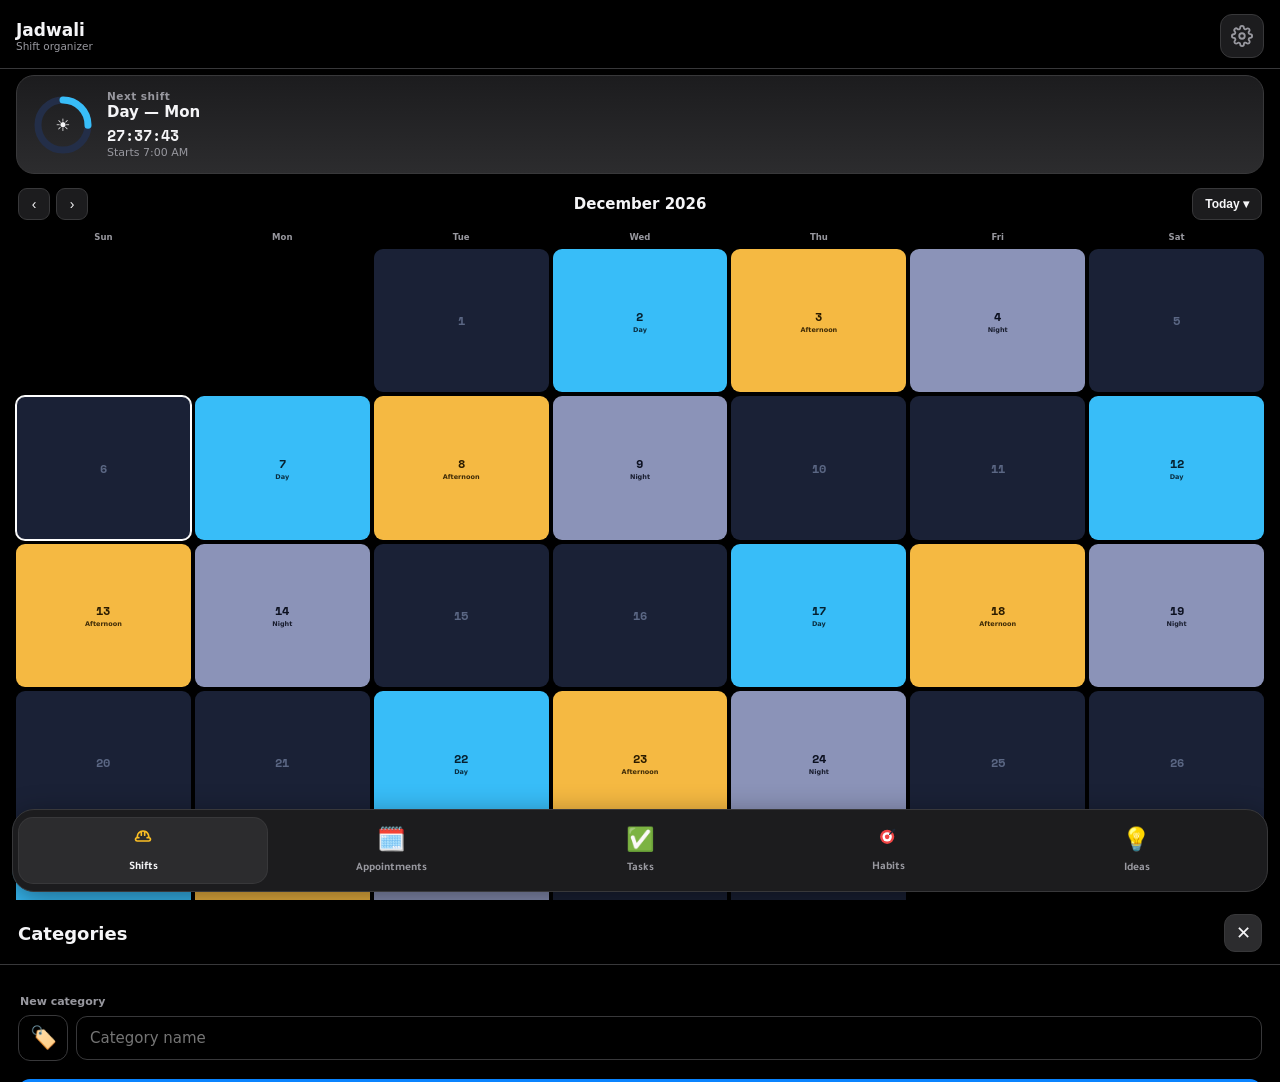
==== commit e66052e5: "Redesign Weekly Summary: full-page vertical layout + themed banner - Replace the horizontally-scroll" ====
--- a/index.html
+++ b/index.html
@@ -243,18 +243,27 @@
 </div>
 
 <!-- ================= WEEKLY SUMMARY SHEET ================= -->
-<div class="settings-sheet" id="summarySheet">
-  <div class="settings-head">
-    <h2 data-i18n="summaryTitle">Weekly Summary</h2>
-    <button class="sheet-close" data-close-sheet aria-label="Close">✕</button>
-  </div>
-  <div class="settings-body">
+<div class="settings-sheet summary-sheet" id="summarySheet">
+  <button class="sheet-close banner-close" data-close-sheet aria-label="Close">✕</button>
+  <div class="summary-banner">
+    <div class="banner-deco" aria-hidden="true">
+      <span class="banner-sun">☀️</span>
+      <span class="banner-moon">🌙</span>
+      <span class="banner-spark s1">✦</span>
+      <span class="banner-spark s2">✦</span>
+      <span class="banner-spark s3">✧</span>
+      <span class="banner-spark s4">✦</span>
+    </div>
+    <div class="banner-title" data-i18n="habitTrackerTitle">Habit Tracker</div>
+    <div class="banner-sub" data-i18n="habitTrackerTagline">Small steps, every single day 🌟</div>
+  </div>
+  <div class="settings-body summary-body">
     <div class="week-head">
       <button class="week-nav" id="sumPrev" aria-label="Previous week">‹</button>
       <div class="week-range mono" id="sumRange">—</div>
       <button class="week-nav" id="sumNext" aria-label="Next week">›</button>
     </div>
-    <div class="sum-wrap"><table class="sum-grid" id="summaryGrid"></table></div>
+    <div id="summaryGrid" class="summary-days"></div>
   </div>
 </div>
 
--- a/css/styles.css
+++ b/css/styles.css
@@ -403,28 +403,63 @@
 .sheet-primary{width:100%; margin-top:18px; background:var(--day); color:var(--primary-text); border:none; border-radius:12px; padding:14px; font-size:15px; font-weight:800; cursor:pointer; font-family:inherit;}
 .picker-hint{font-size:11px; color:var(--muted); margin:8px 2px 0; line-height:1.6;}
 
-/* ===== Weekly summary grid ===== */
-.sum-wrap{overflow-x:auto; -webkit-overflow-scrolling:touch; margin-top:4px;}
-.sum-wrap{border:1px solid var(--line); border-radius:16px; background:var(--surface);}
-.sum-grid{border-collapse:collapse; width:100%; min-width:640px;}
-.sum-grid th, .sum-grid td{text-align:center; padding:12px 10px; white-space:nowrap;}
-.sum-grid thead th{font-size:12.5px; font-weight:800; color:var(--muted); border-bottom:1px solid var(--line);}
-.sum-grid thead th.is-today{color:var(--day);}
-.sum-grid tbody tr:not(:last-child) td{border-bottom:1px solid var(--line);}
-.sum-name-h, .sum-name{position:sticky; inset-inline-start:0; background:var(--surface); text-align:start; z-index:1;}
-.sum-name-h{min-width:150px;}
-.sum-name{min-width:150px; max-width:190px;}
-.sum-name .sum-ic{font-size:18px; margin-inline-end:9px;}
-.sum-name .sum-ic img{width:22px; height:22px; border-radius:6px; object-fit:cover; vertical-align:middle;}
-.sum-txt{font-size:13.5px; font-weight:700; overflow:hidden; text-overflow:ellipsis;}
-.sum-total-h{color:var(--muted);}
-.sum-total{font-family:'Space Mono',monospace; font-size:12.5px; font-weight:800; color:var(--afternoon);}
-.sum-cell{display:inline-block; width:26px; height:26px; border-radius:8px; border:1.5px solid var(--line); background:transparent; vertical-align:middle;}
-.sum-cell.done{background:var(--c); border-color:var(--c);}
-.sum-cell.na{border:none; background:none; position:relative;}
-.sum-cell.na::before{content:''; position:absolute; left:50%; top:50%; width:14px; height:14px; margin:-7px 0 0 -7px; border-radius:50%; border:1.5px solid var(--line);}
-.sum-cell.na::after{content:''; position:absolute; left:50%; top:50%; width:16px; height:1.5px; margin:-0.75px 0 0 -8px; background:var(--line); transform:rotate(45deg);}
-.sum-empty{padding:26px; color:var(--muted); font-size:13px; text-align:center;}
+/* ===== Weekly summary: themed banner + full-page vertical day list ===== */
+/* whole sheet gets a motivating dusk-to-dawn gradient instead of the flat app background */
+#summarySheet.summary-sheet{
+  padding-top:0; /* the banner accounts for the safe-area inset itself */
+  background:
+    radial-gradient(1.4px 1.4px at 10% 14%, rgba(255,255,255,.85), transparent),
+    radial-gradient(1px 1px at 26% 8%, rgba(255,255,255,.7), transparent),
+    radial-gradient(1.6px 1.6px at 52% 12%, rgba(255,255,255,.9), transparent),
+    radial-gradient(1px 1px at 70% 20%, rgba(255,255,255,.6), transparent),
+    radial-gradient(1.2px 1.2px at 88% 9%, rgba(255,255,255,.8), transparent),
+    radial-gradient(1px 1px at 95% 24%, rgba(255,255,255,.55), transparent),
+    linear-gradient(180deg, #221046 0%, #4a2f8c 22%, #7856c6 42%, #c97fae 62%, #f0a26f 82%, #ffce85 100%);
+  background-repeat:no-repeat;
+  background-size:100% 100%;
+}
+.summary-banner{position:relative; padding:calc(18px + env(safe-area-inset-top)) 24px 20px; text-align:center; overflow:hidden;}
+.banner-close{
+  position:absolute; top:calc(12px + env(safe-area-inset-top)); inset-inline-end:14px; z-index:2;
+  background:rgba(0,0,0,0.28); border:1px solid rgba(255,255,255,0.35); color:#fff;
+}
+.banner-deco{position:absolute; inset:0; pointer-events:none;}
+.banner-deco span{position:absolute; filter:drop-shadow(0 2px 6px rgba(0,0,0,.3));}
+.banner-sun{top:calc(14px + env(safe-area-inset-top)); inset-inline-start:22px; font-size:28px;}
+.banner-moon{top:calc(20px + env(safe-area-inset-top)); inset-inline-end:64px; font-size:22px;}
+.banner-spark{font-size:13px; color:#fff; opacity:.85;}
+.s1{top:calc(58px + env(safe-area-inset-top)); inset-inline-start:16%;}
+.s2{top:calc(6px + env(safe-area-inset-top)); inset-inline-start:44%; font-size:10px;}
+.s3{top:calc(64px + env(safe-area-inset-top)); inset-inline-end:20%;}
+.s4{top:calc(30px + env(safe-area-inset-top)); inset-inline-end:8%; font-size:10px;}
+.banner-title{
+  font-size:38px; font-weight:700; color:#fff; line-height:1.15; margin-top:20px;
+  text-shadow:0 3px 12px rgba(0,0,0,.35);
+}
+html[lang="en"] .banner-title{font-family:'Segoe Script','Brush Script MT',cursive; font-size:44px;}
+html[lang="ar"] .banner-title{font-family:'Tajawal',sans-serif; font-weight:900; font-size:30px;}
+.banner-sub{margin-top:8px; font-size:13px; font-weight:700; color:rgba(255,255,255,.92);}
+
+.summary-body{padding-top:16px;}
+#summarySheet .week-nav{background:rgba(255,255,255,.16); border-color:rgba(255,255,255,.3); color:#fff;}
+#summarySheet .week-range{color:#fff; font-weight:800;}
+
+.summary-days{display:flex; flex-direction:column; gap:12px; padding-bottom:16px;}
+.day-block{background:var(--surface); border:1px solid var(--line); border-radius:16px; padding:14px 15px;}
+.day-block.is-today{border-color:var(--afternoon); box-shadow:0 0 0 1px var(--afternoon);}
+.day-block-head{display:flex; align-items:baseline; justify-content:space-between; gap:8px; margin-bottom:9px;}
+.day-block-name{font-size:14px; font-weight:800; color:var(--text);}
+.day-block-date{color:var(--muted); font-size:11.5px; font-weight:600; margin-inline-start:7px;}
+.day-block-frac{font-size:12px; font-weight:800; color:var(--afternoon); flex:none;}
+.day-block-bar{height:5px; border-radius:3px; background:var(--line); overflow:hidden; margin-bottom:11px;}
+.day-block-fill{height:100%; border-radius:3px; background:var(--ok); transition:width .3s;}
+.day-chip-row{display:flex; flex-wrap:wrap; gap:7px;}
+.day-chip{display:flex; align-items:center; gap:6px; padding:6px 10px; border-radius:10px; border:1.5px solid var(--c); color:var(--text); font-size:12px; font-weight:700; opacity:.5;}
+.day-chip.done{background:var(--c); opacity:1; color:#04231a;}
+.day-chip-ic{font-size:14px; line-height:1;}
+.day-chip-ic img{width:16px; height:16px; border-radius:4px; object-fit:cover; vertical-align:middle;}
+.day-chip-tx{white-space:nowrap;}
+.day-chip-empty{font-size:12px; color:var(--muted); font-style:italic;}
 
 /* day-toggle (full names), floating bottom nav, categories, generic idea tag */
 .day-toggle{padding:10px 6px; border-radius:12px; border:1px solid var(--line); background:var(--surface); color:var(--muted); font-size:12.5px; font-weight:700; cursor:pointer; font-family:inherit; white-space:nowrap; min-width:0; overflow:hidden; text-overflow:ellipsis; text-align:center;}
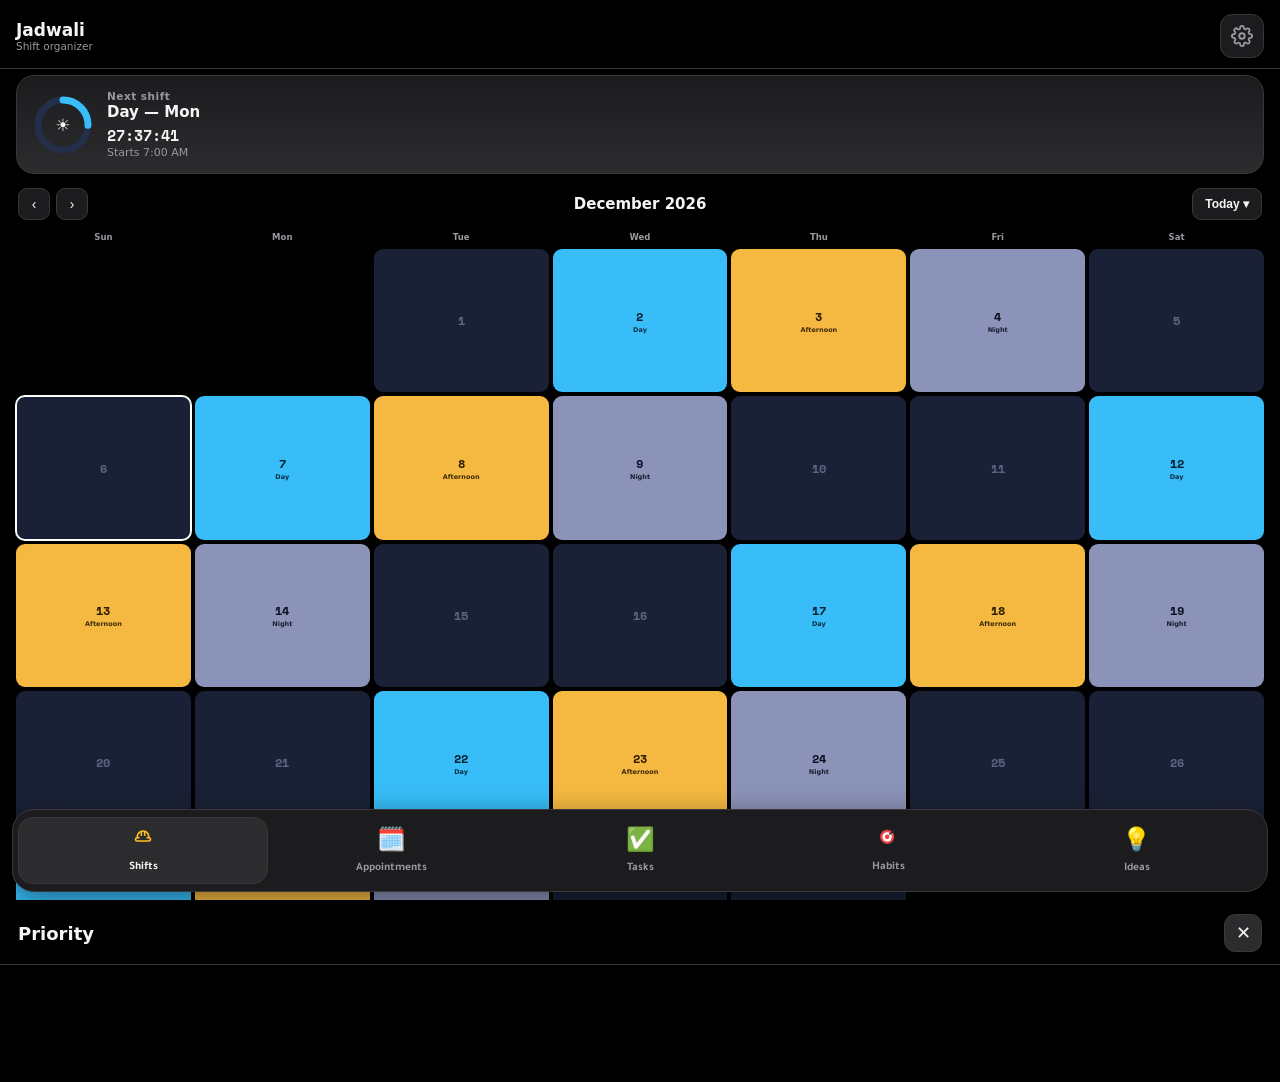
==== commit 1875ccea: "Fix week-rail text clipping/mis-taps, RTL date-range order; add Priority sheet - Habits/schedule wee" ====
--- a/index.html
+++ b/index.html
@@ -126,7 +126,12 @@
 <section class="panel" id="panel-tasks">
   <div class="add-card">
     <input id="taskInput" data-i18n-ph="taskPh" placeholder="Add a new task…">
-    <button class="primary" id="taskAdd" data-i18n="add">Add</button>
+    <div class="row2">
+      <button class="primary" id="taskAdd" data-i18n="add" style="flex:2;">Add</button>
+      <button class="btn-outline" id="taskPriorityBtn" style="flex:1;">
+        <span class="dot high" style="display:inline-block; margin-inline-end:6px;"></span><span data-i18n="taskPriorityBtn">Priority</span>
+      </button>
+    </div>
   </div>
   <div id="taskList"></div>
   <div class="note" data-i18n="taskNote"></div>
@@ -284,6 +289,17 @@
   </div>
 </div>
 
+<!-- ================= TASK PRIORITY SHEET ================= -->
+<div class="settings-sheet" id="prioritySheet">
+  <div class="settings-head">
+    <h2 data-i18n="taskPriorityBtn">Priority</h2>
+    <button class="sheet-close" data-close-sheet aria-label="Close">✕</button>
+  </div>
+  <div class="settings-body">
+    <div id="priorityList"></div>
+  </div>
+</div>
+
 <script src="js/app.js"></script>
 </body>
 </html>
--- a/css/styles.css
+++ b/css/styles.css
@@ -144,6 +144,12 @@
   width:100%; margin-top:10px; background:var(--day); color:var(--primary-text); border:none; border-radius:11px;
   padding:11px; font-size:14px; font-weight:800; cursor:pointer; font-family:'Tajawal',sans-serif;
 }
+.btn-outline{
+  width:100%; margin-top:10px; background:transparent; color:var(--text); border:1.5px solid var(--line); border-radius:11px;
+  padding:11px; font-size:13px; font-weight:800; cursor:pointer; font-family:inherit;
+  display:flex; align-items:center; justify-content:center;
+}
+.btn-outline:active{background:var(--surface-2);}
 
 .item-row{
   display:flex; align-items:center; gap:10px; background:var(--surface); border:1px solid var(--line);
@@ -313,18 +319,23 @@
 
 .week-head{display:flex; align-items:center; justify-content:space-between; gap:10px; margin:2px 2px 10px;}
 .week-nav{background:var(--surface); border:1px solid var(--line); color:var(--text); width:34px; height:34px; border-radius:10px; font-size:16px; cursor:pointer; flex:none;}
-.week-range{font-size:13px; font-weight:800; color:var(--text);}
-.week-strip{display:flex; gap:6px; margin:0 0 16px; overflow-x:auto; -webkit-overflow-scrolling:touch; padding-bottom:2px; scroll-snap-type:x proximity;}
+/* force LTR so "start ~ end" keeps source order — in an RTL context the two
+   number groups otherwise swap visual position around the neutral "~" */
+.week-range{font-size:13px; font-weight:800; color:var(--text); direction:ltr; unicode-bidi:isolate;}
+/* fixed 7-column grid: all days fit at once, nothing scrolls or gets clipped */
+.week-strip{display:grid; grid-template-columns:repeat(7, 1fr); gap:2px; margin:0 0 16px;}
 /* wide enough for full weekday names so labels never overflow into the
    neighbouring day (which made taps select the wrong date) */
-.ws-day{flex:1 0 auto; min-width:76px; max-width:110px; display:flex; flex-direction:column; align-items:center; gap:6px; background:transparent; border:none; color:var(--muted); cursor:pointer; padding:4px 6px; font-family:inherit; overflow:hidden; scroll-snap-align:center;}
-.ws-wd{font-size:10.5px; font-weight:700; white-space:nowrap; max-width:100%; overflow:hidden; text-overflow:ellipsis;}
+.ws-day{width:100%; min-width:0; display:flex; flex-direction:column; align-items:center; gap:5px; background:transparent; border:none; color:var(--muted); cursor:pointer; padding:4px 1px; font-family:inherit;}
+/* never clip the label — shrink to fit the column, and allow a wrap as a
+   last resort instead of silently cutting a word off */
+.ws-wd{font-size:clamp(7.5px, 2.3vw, 10.5px); font-weight:700; white-space:normal; overflow-wrap:break-word; text-align:center; line-height:1.15; max-width:100%;}
 .ws-day > *{pointer-events:none;}
-.ws-ring{position:relative; width:36px; height:36px; display:flex; align-items:center; justify-content:center;}
+.ws-ring{position:relative; width:32px; height:32px; display:flex; align-items:center; justify-content:center; flex:none;}
 .ws-ring svg{position:absolute; inset:0; transform:rotate(-90deg);}
 .ws-track{fill:none; stroke:var(--line); stroke-width:3;}
 .ws-fill{fill:none; stroke:var(--ok); stroke-width:3; stroke-linecap:round; transition:stroke-dashoffset .3s;}
-.ws-num{font-size:13px; font-weight:800;}
+.ws-num{font-size:12px; font-weight:800;}
 /* today stands out in its own colour, separate from the selected day */
 .ws-day.today .ws-wd{color:var(--afternoon); font-weight:800;}
 .ws-day.today .ws-num{color:var(--afternoon);}
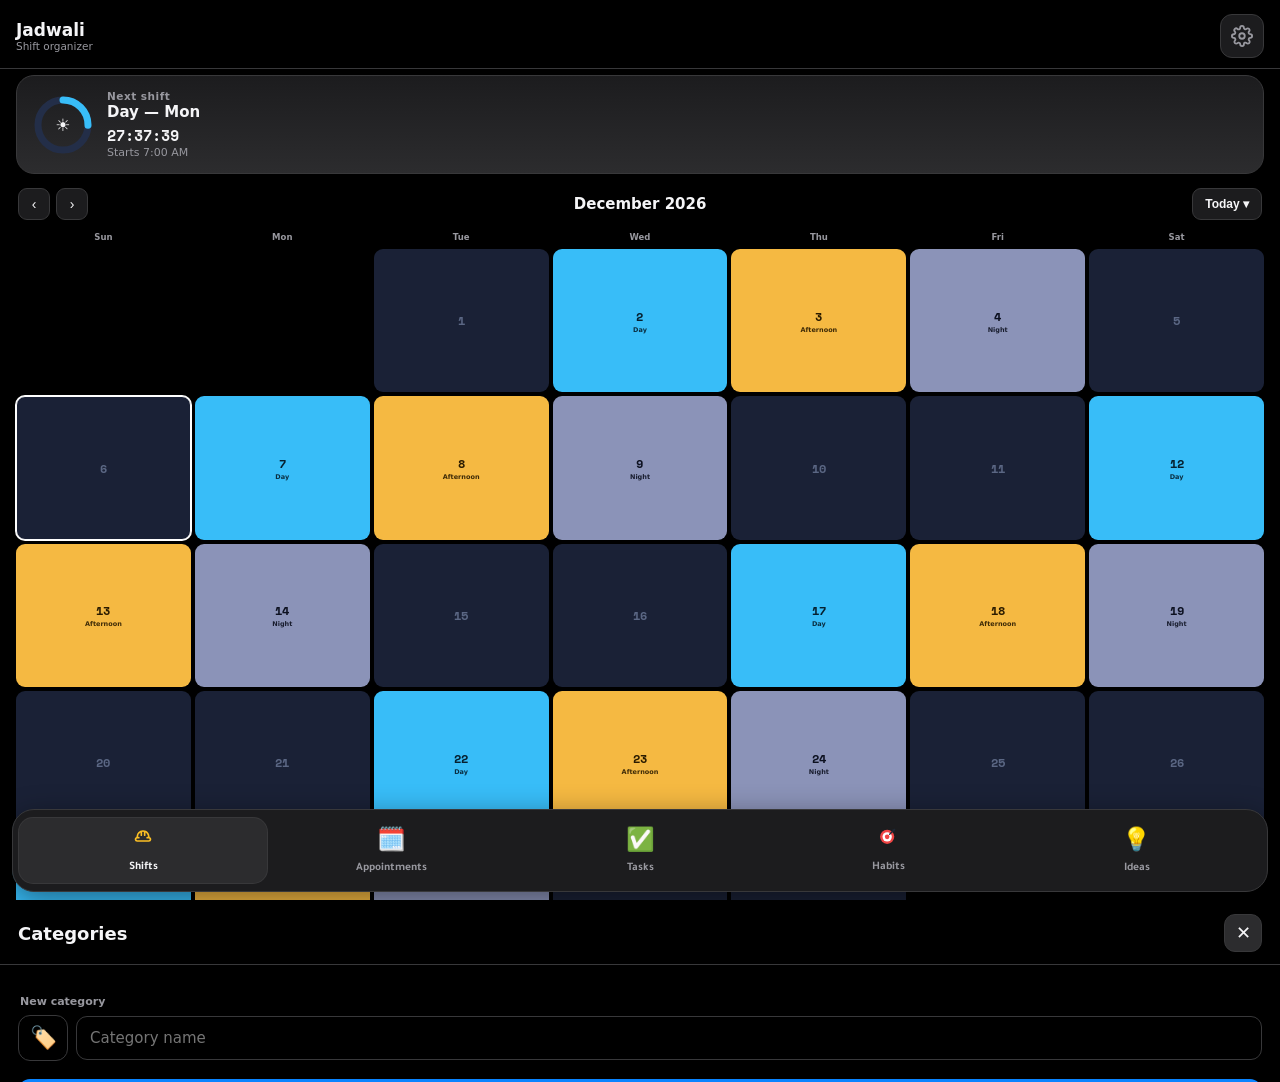
==== commit d9d2cd56: "Fix stale-cache blocker, Priority/Add buttons, Arabic day cutoff, darker galaxy THE BLOCKER (why pre" ====
--- a/index.html
+++ b/index.html
@@ -126,11 +126,11 @@
 <section class="panel" id="panel-tasks">
   <div class="add-card">
     <input id="taskInput" data-i18n-ph="taskPh" placeholder="Add a new task…">
-    <div class="row2">
-      <button class="primary" id="taskAdd" data-i18n="add" style="flex:2;">Add</button>
-      <button class="btn-outline" id="taskPriorityBtn" style="flex:1;">
-        <span class="dot high" style="display:inline-block; margin-inline-end:6px;"></span><span data-i18n="taskPriorityBtn">Priority</span>
+    <div class="row2 add-choice">
+      <button class="btn-priority" id="taskAddPriority">
+        <span class="dot high"></span><span data-i18n="taskPriorityBtn">Priority</span>
       </button>
+      <button class="primary" id="taskAdd" data-i18n="add">Add</button>
     </div>
   </div>
   <div id="taskList"></div>
@@ -218,6 +218,7 @@
       <div class="settings-hint" data-i18n="shiftHint"></div>
       <div class="shift-options" id="shiftOptions"></div>
     </div>
+    <div class="build-badge mono" id="buildBadge"></div>
   </div>
 </div>
 
@@ -252,8 +253,6 @@
   <button class="sheet-close banner-close" data-close-sheet aria-label="Close">✕</button>
   <div class="summary-banner">
     <div class="banner-deco" aria-hidden="true">
-      <span class="banner-sun">☀️</span>
-      <span class="banner-moon">🌙</span>
       <span class="banner-spark s1">✦</span>
       <span class="banner-spark s2">✦</span>
       <span class="banner-spark s3">✧</span>
@@ -289,17 +288,6 @@
   </div>
 </div>
 
-<!-- ================= TASK PRIORITY SHEET ================= -->
-<div class="settings-sheet" id="prioritySheet">
-  <div class="settings-head">
-    <h2 data-i18n="taskPriorityBtn">Priority</h2>
-    <button class="sheet-close" data-close-sheet aria-label="Close">✕</button>
-  </div>
-  <div class="settings-body">
-    <div id="priorityList"></div>
-  </div>
-</div>
-
 <script src="js/app.js"></script>
 </body>
 </html>
--- a/css/styles.css
+++ b/css/styles.css
@@ -150,6 +150,23 @@
   display:flex; align-items:center; justify-content:center;
 }
 .btn-outline:active{background:var(--surface-2);}
+/* Task input offers two ways to file the task: Priority or Add */
+.add-choice{align-items:stretch;}
+.add-choice .primary{flex:1; margin-top:0;}
+.btn-priority{
+  flex:1; margin-top:0; background:rgba(255,90,110,.14); color:var(--high);
+  border:1.5px solid rgba(255,90,110,.55); border-radius:11px; padding:11px;
+  font-size:14px; font-weight:800; cursor:pointer; font-family:inherit;
+  display:flex; align-items:center; justify-content:center; gap:7px;
+}
+.btn-priority .dot{width:10px; height:10px; flex:none; pointer-events:none;}
+.btn-priority:active{background:rgba(255,90,110,.26);}
+/* priority grouping in the task list */
+.task-group-label.is-priority{color:var(--high);}
+.item-row.is-priority{border-color:rgba(255,90,110,.55); box-shadow:0 0 0 1px rgba(255,90,110,.18) inset;}
+/* the priority dot is a real control — give it a proper tap target */
+.item-row .dot{width:16px; height:16px; box-shadow:0 0 0 4px transparent; position:relative;}
+.item-row .dot::after{content:''; position:absolute; inset:-10px;}
 
 .item-row{
   display:flex; align-items:center; gap:10px; background:var(--surface); border:1px solid var(--line);
@@ -292,6 +309,7 @@
 }
 .settings-body{flex:1; overflow-y:auto; padding:18px; -webkit-overflow-scrolling:touch;}
 .settings-group{margin-bottom:24px;}
+.build-badge{text-align:center; font-size:11px; color:var(--muted); opacity:.7; padding:8px 0 20px;}
 .settings-label{font-size:13px; font-weight:800; color:var(--text); margin-bottom:10px;}
 .settings-hint{font-size:11.5px; color:var(--muted); line-height:1.7; margin-bottom:10px;}
 .seg{display:flex; gap:8px;}
@@ -326,10 +344,14 @@
 .week-strip{display:grid; grid-template-columns:repeat(7, 1fr); gap:2px; margin:0 0 16px;}
 /* wide enough for full weekday names so labels never overflow into the
    neighbouring day (which made taps select the wrong date) */
-.ws-day{width:100%; min-width:0; display:flex; flex-direction:column; align-items:center; gap:5px; background:transparent; border:none; color:var(--muted); cursor:pointer; padding:4px 1px; font-family:inherit;}
-/* never clip the label — shrink to fit the column, and allow a wrap as a
-   last resort instead of silently cutting a word off */
-.ws-wd{font-size:clamp(7.5px, 2.3vw, 10.5px); font-weight:700; white-space:normal; overflow-wrap:break-word; text-align:center; line-height:1.15; max-width:100%;}
+.ws-day{width:100%; min-width:0; display:flex; flex-direction:column; align-items:center; gap:5px; background:transparent; border:none; color:var(--muted); cursor:pointer; padding:4px 0; font-family:inherit;}
+/* one line, never clipped and never broken mid-word: the font scales with the
+   viewport so even the longest name (الأربعاء / Wednesday) fits its column */
+.ws-wd{
+  font-size:clamp(7px, 2.35vw, 11px); font-weight:700; white-space:nowrap;
+  text-align:center; line-height:1.2; letter-spacing:-0.2px;
+  overflow:visible; text-overflow:clip;
+}
 .ws-day > *{pointer-events:none;}
 .ws-ring{position:relative; width:32px; height:32px; display:flex; align-items:center; justify-content:center; flex:none;}
 .ws-ring svg{position:absolute; inset:0; transform:rotate(-90deg);}
@@ -357,8 +379,8 @@
 .swatch.active{box-shadow:0 0 0 2px var(--bg), 0 0 0 4px var(--c);}
 /* grid so the weekday boxes always fit inside the card, never overflow */
 .days-row{display:grid; grid-template-columns:repeat(auto-fit, minmax(88px, 1fr)); gap:7px; width:100%;}
-.day-toggle{width:38px; height:38px; border-radius:50%; border:1px solid var(--line); background:var(--surface); color:var(--muted); font-size:13px; font-weight:800; cursor:pointer; font-family:inherit;}
-.day-toggle.on{background:var(--day); border-color:var(--day); color:var(--primary-text);}
+/* (old fixed-width circular day toggle removed — it forced width:38px and
+   clipped full weekday names; the pill style further down is authoritative) */
 .hcard-icon img{width:100%; height:100%; object-fit:cover; border-radius:13px;}
 .hcard-icon.has-img{background:none;}
 
@@ -414,66 +436,105 @@
 .sheet-primary{width:100%; margin-top:18px; background:var(--day); color:var(--primary-text); border:none; border-radius:12px; padding:14px; font-size:15px; font-weight:800; cursor:pointer; font-family:inherit;}
 .picker-hint{font-size:11px; color:var(--muted); margin:8px 2px 0; line-height:1.6;}
 
-/* ===== Weekly summary: themed banner + full-page vertical day list ===== */
-/* whole sheet gets a motivating dusk-to-dawn gradient instead of the flat app background */
+/* ===== Weekly summary: GALAXY theme + habits×days matrix ===== */
 #summarySheet.summary-sheet{
   padding-top:0; /* the banner accounts for the safe-area inset itself */
   background:
-    radial-gradient(1.4px 1.4px at 10% 14%, rgba(255,255,255,.85), transparent),
-    radial-gradient(1px 1px at 26% 8%, rgba(255,255,255,.7), transparent),
-    radial-gradient(1.6px 1.6px at 52% 12%, rgba(255,255,255,.9), transparent),
-    radial-gradient(1px 1px at 70% 20%, rgba(255,255,255,.6), transparent),
-    radial-gradient(1.2px 1.2px at 88% 9%, rgba(255,255,255,.8), transparent),
-    radial-gradient(1px 1px at 95% 24%, rgba(255,255,255,.55), transparent),
-    linear-gradient(180deg, #221046 0%, #4a2f8c 22%, #7856c6 42%, #c97fae 62%, #f0a26f 82%, #ffce85 100%);
+    /* starfield */
+    radial-gradient(1.6px 1.6px at 8% 10%, #fff, transparent),
+    radial-gradient(1px 1px at 21% 5%, rgba(255,255,255,.85), transparent),
+    radial-gradient(1.3px 1.3px at 34% 14%, #fff, transparent),
+    radial-gradient(1px 1px at 47% 7%, rgba(255,255,255,.7), transparent),
+    radial-gradient(1.7px 1.7px at 61% 12%, #fff, transparent),
+    radial-gradient(1px 1px at 74% 6%, rgba(255,255,255,.8), transparent),
+    radial-gradient(1.4px 1.4px at 88% 15%, #fff, transparent),
+    radial-gradient(1px 1px at 95% 8%, rgba(255,255,255,.65), transparent),
+    radial-gradient(1.2px 1.2px at 14% 27%, rgba(255,255,255,.8), transparent),
+    radial-gradient(1px 1px at 39% 31%, rgba(255,255,255,.6), transparent),
+    radial-gradient(1.5px 1.5px at 68% 25%, #fff, transparent),
+    radial-gradient(1px 1px at 84% 33%, rgba(255,255,255,.7), transparent),
+    radial-gradient(1.2px 1.2px at 6% 45%, rgba(255,255,255,.6), transparent),
+    radial-gradient(1px 1px at 92% 48%, rgba(255,255,255,.55), transparent),
+    /* nebula clouds (dimmed — darker deep-space look) */
+    radial-gradient(58% 34% at 18% 20%, rgba(109,40,217,.30), transparent 70%),
+    radial-gradient(52% 30% at 84% 26%, rgba(190,50,140,.20), transparent 70%),
+    radial-gradient(66% 40% at 50% 72%, rgba(29,78,216,.20), transparent 72%),
+    radial-gradient(45% 26% at 78% 88%, rgba(20,150,140,.12), transparent 72%),
+    /* deep space base */
+    linear-gradient(180deg, #04010c 0%, #0a0520 38%, #070318 70%, #020008 100%);
   background-repeat:no-repeat;
   background-size:100% 100%;
 }
-.summary-banner{position:relative; padding:calc(18px + env(safe-area-inset-top)) 24px 20px; text-align:center; overflow:hidden;}
+.summary-banner{position:relative; padding:calc(18px + env(safe-area-inset-top)) 24px 18px; text-align:center; overflow:hidden;}
 .banner-close{
   position:absolute; top:calc(12px + env(safe-area-inset-top)); inset-inline-end:14px; z-index:2;
-  background:rgba(0,0,0,0.28); border:1px solid rgba(255,255,255,0.35); color:#fff;
+  background:rgba(255,255,255,0.12); border:1px solid rgba(255,255,255,0.3); color:#fff;
 }
 .banner-deco{position:absolute; inset:0; pointer-events:none;}
-.banner-deco span{position:absolute; filter:drop-shadow(0 2px 6px rgba(0,0,0,.3));}
-.banner-sun{top:calc(14px + env(safe-area-inset-top)); inset-inline-start:22px; font-size:28px;}
-.banner-moon{top:calc(20px + env(safe-area-inset-top)); inset-inline-end:64px; font-size:22px;}
-.banner-spark{font-size:13px; color:#fff; opacity:.85;}
-.s1{top:calc(58px + env(safe-area-inset-top)); inset-inline-start:16%;}
-.s2{top:calc(6px + env(safe-area-inset-top)); inset-inline-start:44%; font-size:10px;}
-.s3{top:calc(64px + env(safe-area-inset-top)); inset-inline-end:20%;}
-.s4{top:calc(30px + env(safe-area-inset-top)); inset-inline-end:8%; font-size:10px;}
+.banner-deco span{position:absolute;}
+.banner-spark{font-size:13px; color:#fff; opacity:.85; text-shadow:0 0 8px rgba(190,170,255,.85);}
+.s1{top:calc(60px + env(safe-area-inset-top)); inset-inline-start:15%;}
+.s2{top:calc(8px + env(safe-area-inset-top)); inset-inline-start:44%; font-size:10px;}
+.s3{top:calc(66px + env(safe-area-inset-top)); inset-inline-end:19%;}
+.s4{top:calc(32px + env(safe-area-inset-top)); inset-inline-end:9%; font-size:10px;}
 .banner-title{
-  font-size:38px; font-weight:700; color:#fff; line-height:1.15; margin-top:20px;
-  text-shadow:0 3px 12px rgba(0,0,0,.35);
+  font-size:38px; font-weight:700; line-height:1.15; margin-top:20px;
+  background:linear-gradient(92deg,#ffffff 0%,#c7b6ff 45%,#7ee8fa 100%);
+  -webkit-background-clip:text; background-clip:text; color:transparent;
+  filter:drop-shadow(0 0 18px rgba(150,120,255,.55));
 }
 html[lang="en"] .banner-title{font-family:'Segoe Script','Brush Script MT',cursive; font-size:44px;}
 html[lang="ar"] .banner-title{font-family:'Tajawal',sans-serif; font-weight:900; font-size:30px;}
-.banner-sub{margin-top:8px; font-size:13px; font-weight:700; color:rgba(255,255,255,.92);}
-
-.summary-body{padding-top:16px;}
-#summarySheet .week-nav{background:rgba(255,255,255,.16); border-color:rgba(255,255,255,.3); color:#fff;}
+.banner-sub{margin-top:8px; font-size:13px; font-weight:700; color:rgba(233,226,255,.95); text-shadow:0 0 10px rgba(120,90,220,.6);}
+
+.summary-body{padding-top:14px;}
+#summarySheet .week-nav{background:rgba(255,255,255,.14); border-color:rgba(255,255,255,.28); color:#fff;}
 #summarySheet .week-range{color:#fff; font-weight:800;}
-
-.summary-days{display:flex; flex-direction:column; gap:12px; padding-bottom:16px;}
-.day-block{background:var(--surface); border:1px solid var(--line); border-radius:16px; padding:14px 15px;}
-.day-block.is-today{border-color:var(--afternoon); box-shadow:0 0 0 1px var(--afternoon);}
-.day-block-head{display:flex; align-items:baseline; justify-content:space-between; gap:8px; margin-bottom:9px;}
-.day-block-name{font-size:14px; font-weight:800; color:var(--text);}
-.day-block-date{color:var(--muted); font-size:11.5px; font-weight:600; margin-inline-start:7px;}
-.day-block-frac{font-size:12px; font-weight:800; color:var(--afternoon); flex:none;}
-.day-block-bar{height:5px; border-radius:3px; background:var(--line); overflow:hidden; margin-bottom:11px;}
-.day-block-fill{height:100%; border-radius:3px; background:var(--ok); transition:width .3s;}
-.day-chip-row{display:flex; flex-wrap:wrap; gap:7px;}
-.day-chip{display:flex; align-items:center; gap:6px; padding:6px 10px; border-radius:10px; border:1.5px solid var(--c); color:var(--text); font-size:12px; font-weight:700; opacity:.5;}
-.day-chip.done{background:var(--c); opacity:1; color:#04231a;}
-.day-chip-ic{font-size:14px; line-height:1;}
-.day-chip-ic img{width:16px; height:16px; border-radius:4px; object-fit:cover; vertical-align:middle;}
-.day-chip-tx{white-space:nowrap;}
-.day-chip-empty{font-size:12px; color:var(--muted); font-style:italic;}
+#summarySheet .empty{color:rgba(233,226,255,.75);}
+
+/* --- habits × days matrix (fits the screen, no horizontal scrolling) --- */
+.hm-wrap{
+  background:rgba(12,6,32,.55); border:1px solid rgba(160,130,255,.28);
+  border-radius:16px; padding:8px 6px; backdrop-filter:blur(6px);
+  box-shadow:0 8px 34px rgba(0,0,0,.45);
+}
+.hm-grid{width:100%; table-layout:fixed; border-collapse:collapse;}
+.hm-grid th, .hm-grid td{padding:7px 1px; text-align:center; vertical-align:middle;}
+.hm-corner{width:31%;}
+.hm-grid th:not(.hm-corner):not(.hm-sum){width:8.6%;}
+.hm-sum{width:11%;}
+.hm-grid th{color:rgba(226,220,255,.75); font-weight:800;}
+.hm-wd{display:block; font-size:9.5px; letter-spacing:-.2px; white-space:nowrap;}
+.hm-dn{display:block; font-size:10.5px; margin-top:2px; color:rgba(226,220,255,.55);}
+.hm-grid th.is-today .hm-wd, .hm-grid th.is-today .hm-dn{color:#7ee8fa;}
+.hm-grid th.hm-sum{font-size:12px;}
+.hm-grid tr:not(:first-child) td{border-top:1px solid rgba(160,130,255,.16);}
+.hm-name{text-align:start !important; padding-inline-start:6px !important; overflow:hidden;}
+.hm-ic{font-size:15px; margin-inline-end:5px; vertical-align:middle;}
+.hm-ic img{width:17px; height:17px; border-radius:5px; object-fit:cover; vertical-align:middle;}
+.hm-tx{font-size:11.5px; font-weight:700; color:#efeaff; white-space:nowrap;}
+.hm-missed-tag{
+  display:inline-block; margin-inline-start:5px; font-size:9.5px; font-weight:800;
+  color:#ff7b8a; background:rgba(255,90,110,.14); border:1px solid rgba(255,90,110,.4);
+  border-radius:5px; padding:0 4px; vertical-align:middle;
+}
+.hm-cell{
+  display:inline-flex; align-items:center; justify-content:center;
+  width:21px; height:21px; border-radius:6px; font-size:11px; font-weight:900; line-height:1;
+}
+.hm-cell.done{background:var(--c); border:1.5px solid var(--c); color:#06231b;}
+.hm-cell.pending{background:transparent; border:1.5px dashed rgba(190,170,255,.45); color:transparent;}
+.hm-cell.missed{background:rgba(255,80,100,.16); border:1.5px solid rgba(255,90,110,.6); color:#ff8a98;}
+.hm-cell.na{background:transparent; border:none; position:relative;}
+.hm-cell.na::before{content:''; position:absolute; left:50%; top:50%; width:11px; height:11px; margin:-5.5px 0 0 -5.5px; border-radius:50%; border:1.5px solid rgba(190,170,255,.28);}
+.hm-cell.na::after{content:''; position:absolute; left:50%; top:50%; width:13px; height:1.5px; margin:-.75px 0 0 -6.5px; background:rgba(190,170,255,.28); transform:rotate(45deg);}
+td.hm-sum{font-size:11px; font-weight:800; color:#ffd479;}
+.hm-legend{display:flex; flex-wrap:wrap; gap:12px; justify-content:center; margin:14px 0 18px; font-size:11px; color:rgba(226,220,255,.8); font-weight:700;}
+.hm-legend span{display:inline-flex; align-items:center; gap:5px;}
+.hm-cell.sample{width:15px; height:15px; font-size:9px; --c:#4ADE80;}
 
 /* day-toggle (full names), floating bottom nav, categories, generic idea tag */
-.day-toggle{padding:10px 6px; border-radius:12px; border:1px solid var(--line); background:var(--surface); color:var(--muted); font-size:12.5px; font-weight:700; cursor:pointer; font-family:inherit; white-space:nowrap; min-width:0; overflow:hidden; text-overflow:ellipsis; text-align:center;}
+.day-toggle{width:auto; height:auto; padding:10px 8px; border-radius:12px; border:1px solid var(--line); background:var(--surface); color:var(--muted); font-size:12.5px; font-weight:700; cursor:pointer; font-family:inherit; white-space:nowrap; min-width:0; overflow:visible; text-align:center;}
 .day-toggle.on{background:var(--day); border-color:var(--day); color:var(--primary-text);}
 .emoji-grid{max-height:172px; overflow-y:auto; align-content:flex-start; padding:2px;}
 .icon-row{align-items:flex-start;}
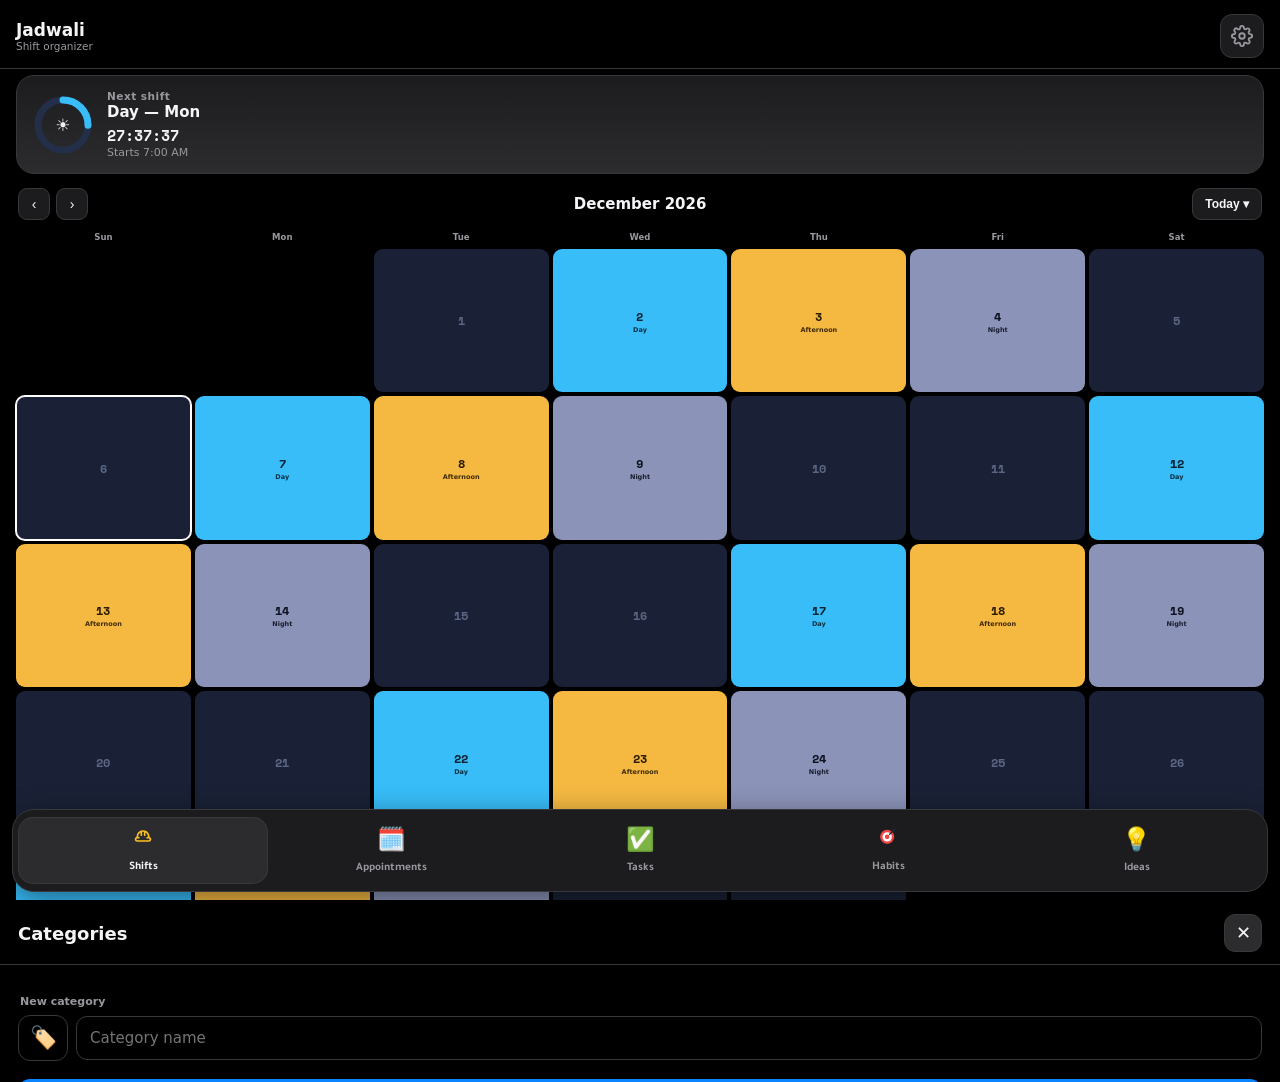
==== commit b8507214: "Tasks: single Add button that asks Priority or Normal - Removed the separate Priority button entirel" ====
--- a/index.html
+++ b/index.html
@@ -126,12 +126,7 @@
 <section class="panel" id="panel-tasks">
   <div class="add-card">
     <input id="taskInput" data-i18n-ph="taskPh" placeholder="Add a new task…">
-    <div class="row2 add-choice">
-      <button class="btn-priority" id="taskAddPriority">
-        <span class="dot high"></span><span data-i18n="taskPriorityBtn">Priority</span>
-      </button>
-      <button class="primary" id="taskAdd" data-i18n="add">Add</button>
-    </div>
+    <button class="primary" id="taskAdd" data-i18n="add">Add</button>
   </div>
   <div id="taskList"></div>
   <div class="note" data-i18n="taskNote"></div>
@@ -288,6 +283,21 @@
   </div>
 </div>
 
+<!-- ============ ASK: priority or normal, after pressing Add ============ -->
+<div class="modal" id="levelModal">
+  <div class="modal-card">
+    <div class="modal-title" data-i18n="chooseLevel">Add this task as…</div>
+    <div class="modal-task" id="levelTaskText"></div>
+    <button class="lvl-btn lvl-high" data-lvl="high">
+      <span class="dot high"></span><span data-i18n="taskPriorityBtn">Priority</span>
+    </button>
+    <button class="lvl-btn lvl-normal" data-lvl="normal">
+      <span class="dot normal"></span><span data-i18n="lvlNormal">Normal</span>
+    </button>
+    <button class="lvl-cancel" data-lvl="cancel" data-i18n="cancelWord">Cancel</button>
+  </div>
+</div>
+
 <script src="js/app.js"></script>
 </body>
 </html>
--- a/css/styles.css
+++ b/css/styles.css
@@ -150,17 +150,37 @@
   display:flex; align-items:center; justify-content:center;
 }
 .btn-outline:active{background:var(--surface-2);}
-/* Task input offers two ways to file the task: Priority or Add */
-.add-choice{align-items:stretch;}
-.add-choice .primary{flex:1; margin-top:0;}
-.btn-priority{
-  flex:1; margin-top:0; background:rgba(255,90,110,.14); color:var(--high);
-  border:1.5px solid rgba(255,90,110,.55); border-radius:11px; padding:11px;
-  font-size:14px; font-weight:800; cursor:pointer; font-family:inherit;
-  display:flex; align-items:center; justify-content:center; gap:7px;
-}
-.btn-priority .dot{width:10px; height:10px; flex:none; pointer-events:none;}
-.btn-priority:active{background:rgba(255,90,110,.26);}
+/* Add -> asks Priority or Normal */
+.modal{
+  position:fixed; inset:0; z-index:80; display:none;
+  align-items:center; justify-content:center; padding:24px;
+  background:rgba(0,0,0,.6); backdrop-filter:blur(3px);
+}
+.modal.open{display:flex;}
+.modal-card{
+  width:100%; max-width:340px; background:var(--surface);
+  border:1px solid var(--line); border-radius:20px; padding:20px 18px 16px;
+  box-shadow:0 18px 50px rgba(0,0,0,.55);
+}
+.modal-title{font-size:15px; font-weight:800; color:var(--text); text-align:center;}
+.modal-task{
+  font-size:13px; color:var(--muted); text-align:center; margin:8px 0 16px;
+  overflow-wrap:break-word; font-weight:600;
+}
+.lvl-btn{
+  width:100%; margin-bottom:9px; border-radius:13px; padding:14px;
+  font-size:15px; font-weight:800; cursor:pointer; font-family:inherit;
+  display:flex; align-items:center; justify-content:center; gap:9px;
+}
+.lvl-btn .dot{width:11px; height:11px; flex:none; pointer-events:none;}
+.lvl-high{background:rgba(255,90,110,.16); color:var(--high); border:1.5px solid rgba(255,90,110,.6);}
+.lvl-high:active{background:rgba(255,90,110,.3);}
+.lvl-normal{background:var(--surface-2); color:var(--text); border:1.5px solid var(--line);}
+.lvl-normal:active{filter:brightness(1.25);}
+.lvl-cancel{
+  width:100%; background:transparent; border:none; color:var(--muted);
+  font-size:13.5px; font-weight:700; padding:10px; cursor:pointer; font-family:inherit;
+}
 /* priority grouping in the task list */
 .task-group-label.is-priority{color:var(--high);}
 .item-row.is-priority{border-color:rgba(255,90,110,.55); box-shadow:0 0 0 1px rgba(255,90,110,.18) inset;}
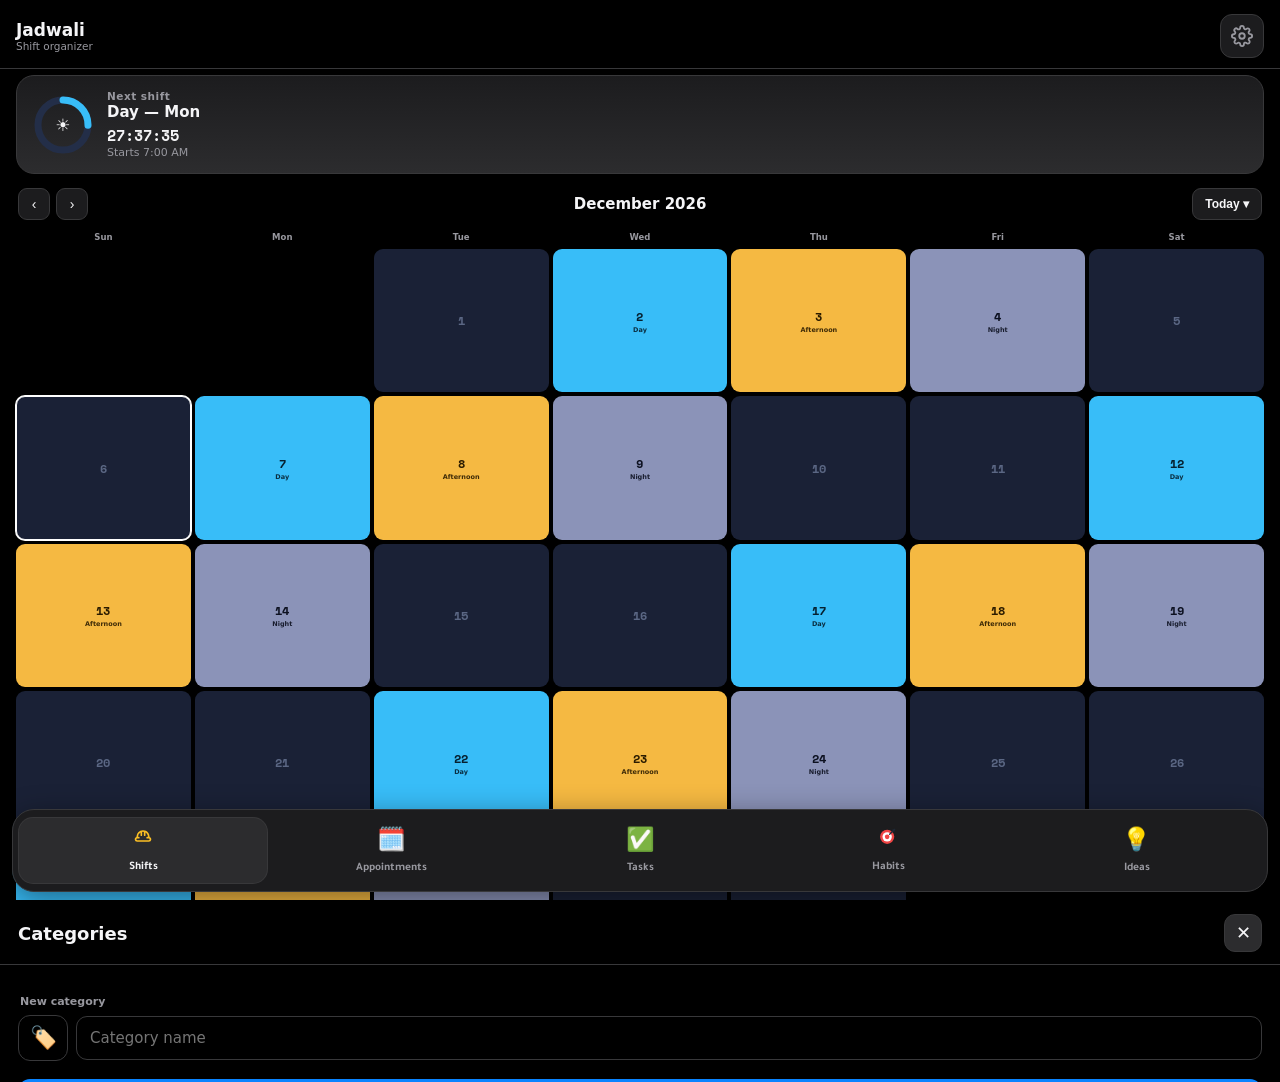
==== commit 7bbe520e: "Habits: Cancel button when adding, clearer Delete, no-cache shell fetch - New Habit sheet now has Ca" ====
--- a/index.html
+++ b/index.html
@@ -239,7 +239,10 @@
       <input id="habitGoal" type="number" inputmode="numeric" class="mono sheet-input" data-i18n-ph="goalPh" placeholder="Goal (optional)">
       <input id="habitUnit" type="text" class="sheet-input" data-i18n-ph="unitPh" placeholder="Unit (ml, times…)">
     </div>
-    <button class="primary sheet-primary" id="habitAdd" data-i18n="add">Add</button>
+    <div class="sheet-actions">
+      <button class="btn-cancel" id="habitCancel" data-i18n="cancelWord">Cancel</button>
+      <button class="primary" id="habitAdd" data-i18n="add">Add</button>
+    </div>
   </div>
 </div>
 
--- a/css/styles.css
+++ b/css/styles.css
@@ -421,7 +421,25 @@
 .hcard-panel .efield:focus{outline:none; border-color:var(--day);}
 .panel-actions{display:flex; gap:8px; margin-top:11px;}
 .panel-actions .primary{flex:1; background:var(--day); color:var(--primary-text); border:none; border-radius:9px; padding:10px; font-size:13.5px; font-weight:800; cursor:pointer; font-family:inherit;}
-.btn-del{background:transparent; border:1px solid var(--line); color:var(--high); border-radius:9px; padding:9px 16px; font-size:15px; cursor:pointer; flex:none;}
+.btn-del{
+  background:rgba(255,90,110,.12); border:1px solid rgba(255,90,110,.5); color:var(--high);
+  border-radius:9px; padding:10px 14px; font-size:13px; font-weight:800;
+  cursor:pointer; flex:none; font-family:inherit; white-space:nowrap;
+}
+.btn-del:active{background:rgba(255,90,110,.26);}
+.panel-hint{font-size:11px; color:var(--muted); margin-top:10px; text-align:center;}
+/* New Habit sheet: Cancel + Add side by side */
+.sheet-actions{display:flex; gap:9px; margin-top:20px;}
+.sheet-actions .primary{
+  flex:2; margin-top:0; border-radius:12px; padding:14px; font-size:15px; font-weight:800;
+  background:var(--day); color:var(--primary-text); border:none; cursor:pointer; font-family:inherit;
+}
+.btn-cancel{
+  flex:1; background:transparent; color:var(--muted); border:1.5px solid var(--line);
+  border-radius:12px; padding:14px; font-size:15px; font-weight:800;
+  cursor:pointer; font-family:inherit;
+}
+.btn-cancel:active{background:var(--surface-2);}
 
 .habit-log{display:flex; gap:6px; margin-top:11px; flex-wrap:wrap; align-items:center;}
 .qadd{background:var(--surface-2); border:1px solid var(--line); color:var(--text); border-radius:9px; padding:7px 11px; font-size:12.5px; font-weight:800; cursor:pointer; font-family:inherit;}
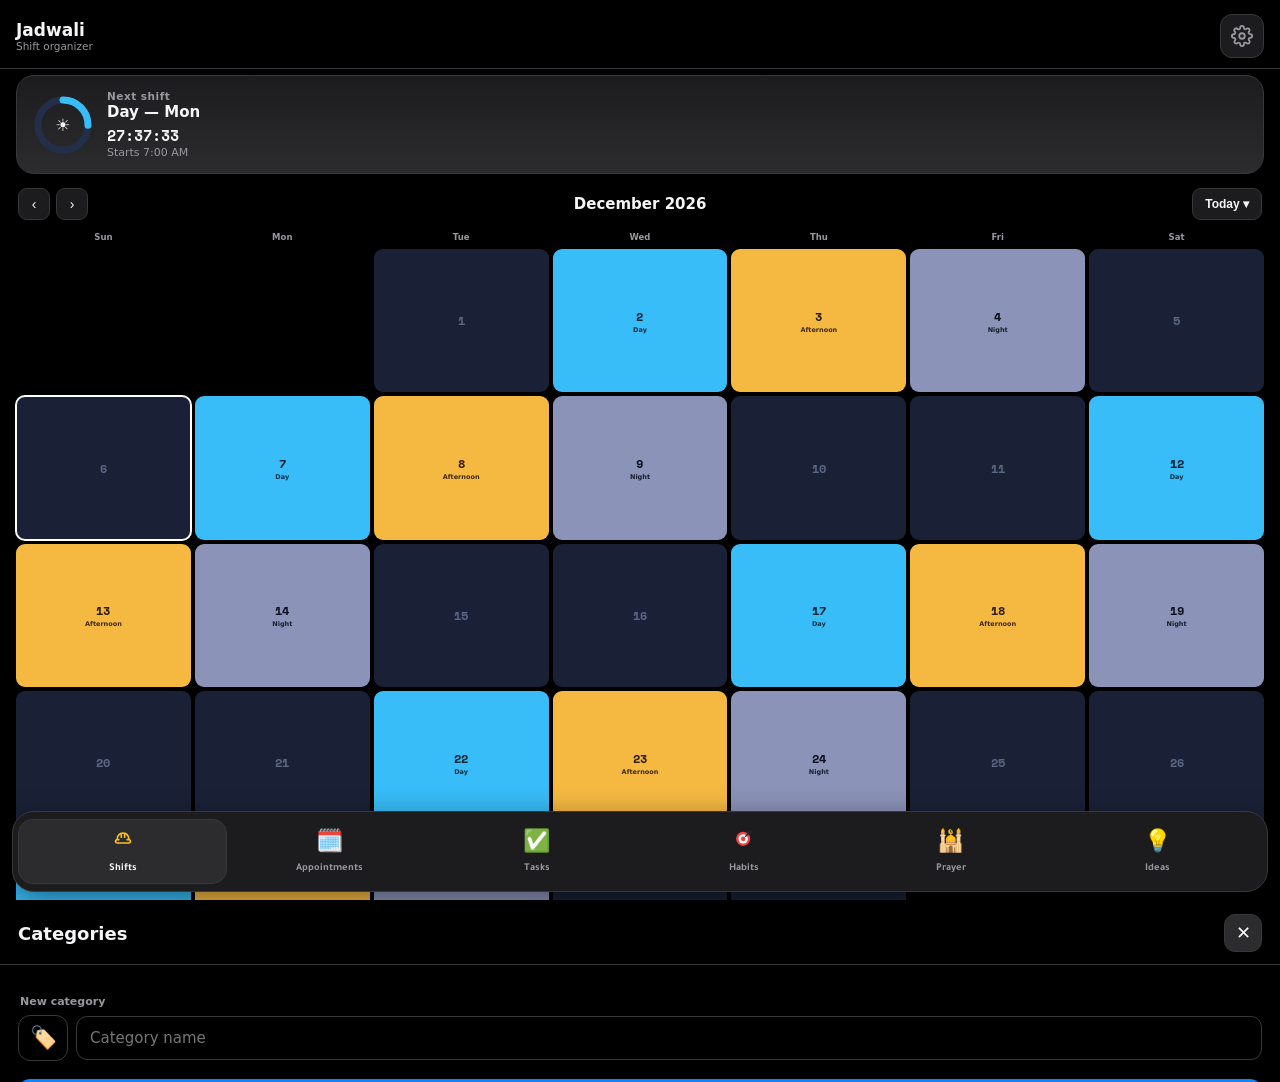
==== commit dcc3d139: "Add Prayer Times tab (offline, no API) between Habits and Ideas - New bottom-nav tab positioned betw" ====
--- a/index.html
+++ b/index.html
@@ -157,6 +157,19 @@
   <div id="foodList"></div>
 </section>
 
+<section class="panel" id="panel-prayer">
+  <div class="prayer-hero">
+    <div class="prayer-hero-icon">🕌</div>
+    <div class="prayer-hero-info">
+      <div class="prayer-hero-eyebrow" id="prayerEyebrow">—</div>
+      <div class="prayer-hero-name" id="prayerNextName">—</div>
+      <div class="prayer-hero-count mono" id="prayerCountdown">--:--:--</div>
+    </div>
+  </div>
+  <div id="prayerList"></div>
+  <div class="note" data-i18n="prayerApproxNote"></div>
+</section>
+
 <section class="panel" id="panel-ideas">
   <div class="add-card">
     <input id="ideaTitle" data-i18n-ph="ideaTitlePh" placeholder="Idea title…">
@@ -180,6 +193,7 @@
   <button data-tab="appt"><span class="ic">🗓️</span><span data-i18n="navAppt">Appointments</span></button>
   <button data-tab="tasks"><span class="ic">✅</span><span data-i18n="navTasks">Tasks</span></button>
   <button data-tab="habits"><span class="ic"><svg viewBox="0 0 24 24" width="20" height="20"><circle cx="11" cy="13" r="8.5" fill="#EF4444"/><circle cx="11" cy="13" r="5.6" fill="#FFFFFF"/><circle cx="11" cy="13" r="2.8" fill="#EF4444"/><path d="M14 10 L20 4" stroke="#1F2937" stroke-width="1.6" stroke-linecap="round"/><path d="M20 4 L16.7 4.6 L19.4 7.3 Z" fill="#1F2937"/></svg></span><span data-i18n="navHabits">Habits</span></button>
+  <button data-tab="prayer"><span class="ic">🕌</span><span data-i18n="navPrayer">Prayer</span></button>
   <button data-tab="ideas"><span class="ic">💡</span><span data-i18n="navIdeas">Ideas</span></button>
 </nav>
 
@@ -212,6 +226,16 @@
       <div class="settings-label" data-i18n="settingsShift">My shift rotation</div>
       <div class="settings-hint" data-i18n="shiftHint"></div>
       <div class="shift-options" id="shiftOptions"></div>
+    </div>
+    <div class="settings-group">
+      <div class="settings-label" data-i18n="prayerLocationLabel">Location (for prayer times)</div>
+      <div class="settings-hint" data-i18n="prayerLocationHint"></div>
+      <div class="row2">
+        <input id="prayerLat" type="number" step="0.0001" inputmode="decimal" class="mono sheet-input" data-i18n-ph="prayerLatPh" placeholder="Latitude">
+        <input id="prayerLng" type="number" step="0.0001" inputmode="decimal" class="mono sheet-input" data-i18n-ph="prayerLngPh" placeholder="Longitude">
+      </div>
+      <button type="button" class="btn-outline" id="prayerUseLocBtn" data-i18n="prayerUseLocation">Use my location</button>
+      <div class="item-meta" id="prayerLocMsg" style="text-align:center; margin-top:6px;"></div>
     </div>
     <div class="build-badge mono" id="buildBadge"></div>
   </div>
--- a/css/styles.css
+++ b/css/styles.css
@@ -228,8 +228,10 @@
   background:transparent; border:none; color:var(--muted); font-family:'Tajawal',sans-serif;
   font-size:11.5px; font-weight:700; padding:8px 2px; cursor:pointer; border-radius:14px;
 }
-nav.bottom button .ic{font-size:23px;}
+nav.bottom button .ic{font-size:22px;}
 nav.bottom button.active{color:var(--text); background:var(--surface-2); box-shadow:0 0 0 1px var(--line);}
+/* 6 tabs now fit via flex:1, but keep labels from wrapping/overflowing on narrow screens */
+nav.bottom button span:not(.ic){font-size:10.5px; white-space:nowrap; overflow:hidden; text-overflow:ellipsis; max-width:100%;}
 
 .note{margin:14px 16px 0; font-size:11px; color:var(--muted); line-height:1.8;}
 .section-divider{
@@ -595,3 +597,20 @@
   padding:8px 6px;
 }
 html[data-theme="starry"] nav.bottom{background:rgba(19,17,43,0.96);}
+
+/* ===== Prayer Times tab ===== */
+.prayer-hero{
+  margin:6px 0 14px; background:linear-gradient(180deg, var(--surface) 0%, var(--surface-2) 100%);
+  border:1px solid var(--line); border-radius:18px; padding:14px 16px;
+  display:flex; align-items:center; gap:14px;
+}
+.prayer-hero-icon{font-size:34px; flex:none; width:60px; text-align:center;}
+.prayer-hero-info{flex:1; min-width:0;}
+.prayer-hero-eyebrow{font-size:10.5px; color:var(--muted); font-weight:700; letter-spacing:0.5px;}
+.prayer-hero-name{font-size:16px; font-weight:900; margin:1px 0 3px; color:var(--afternoon);}
+.prayer-hero-count{font-size:15px; font-weight:600;}
+.prayer-row-name{flex:1; font-size:14px; font-weight:700;}
+.prayer-row-name.is-current{color:var(--ok);}
+.prayer-row-time{font-size:13.5px; color:var(--muted); font-weight:700;}
+.prayer-row.is-next{border-color:var(--afternoon); box-shadow:0 0 0 1px var(--afternoon) inset;}
+.prayer-row.is-next .prayer-row-time{color:var(--afternoon);}
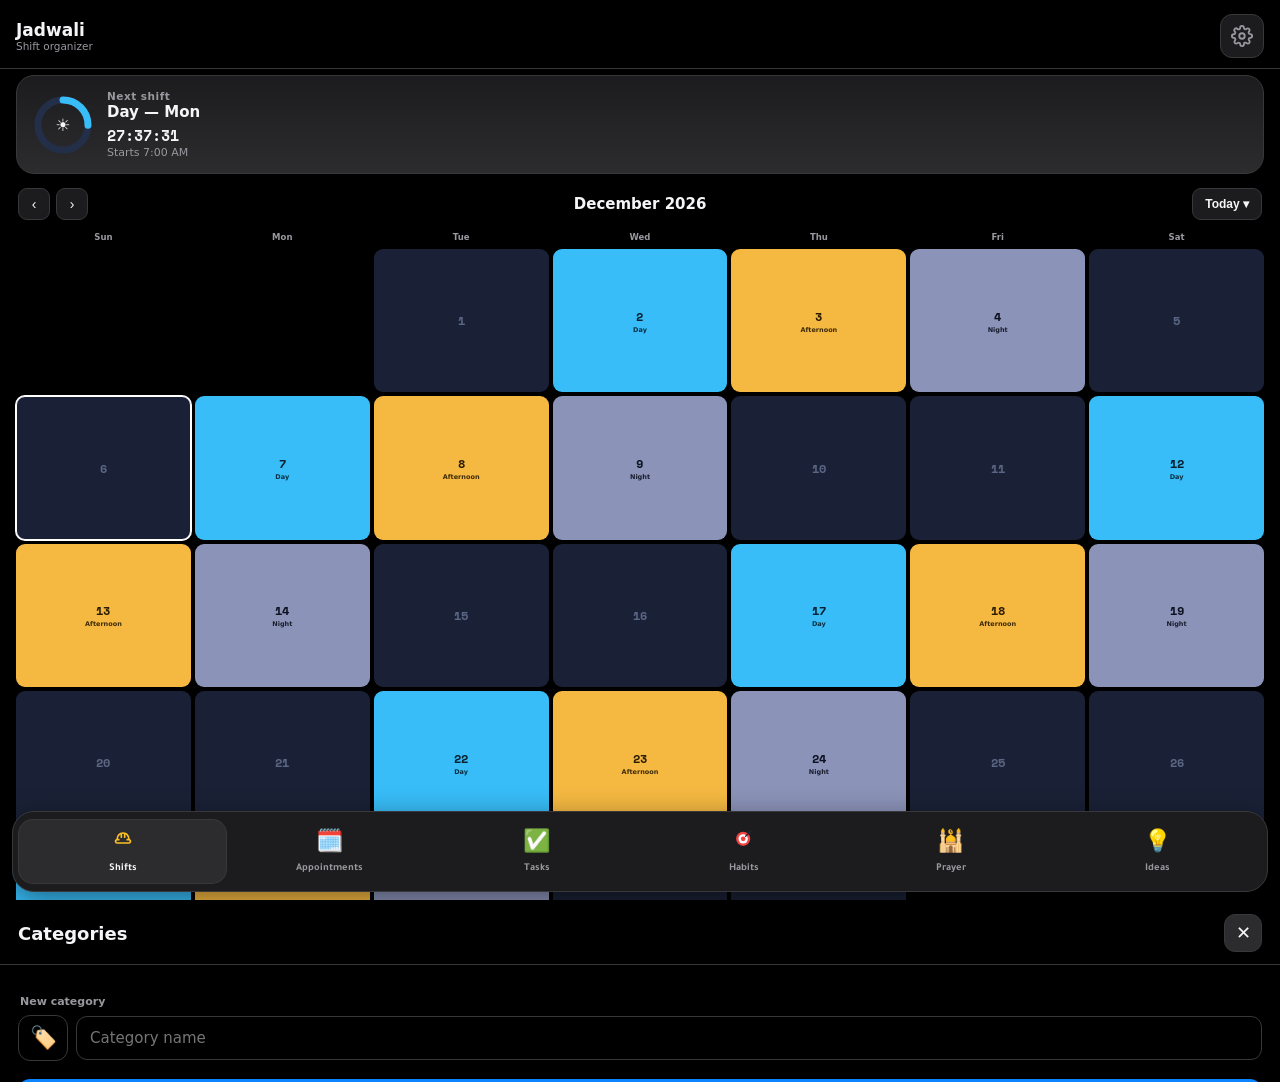
==== commit 48301808: "Add Qibla compass + Morning/Evening Adhkar checklist to Prayer tab Qibla direction: - Great-circle b" ====
--- a/index.html
+++ b/index.html
@@ -168,6 +168,38 @@
   </div>
   <div id="prayerList"></div>
   <div class="note" data-i18n="prayerApproxNote"></div>
+
+  <div class="section-divider" data-i18n="qiblaTitle">🧭 Qibla Direction</div>
+  <div class="qibla-card">
+    <div class="qibla-dial">
+      <svg viewBox="0 0 200 200" class="qibla-dial-svg">
+        <circle cx="100" cy="100" r="92" class="qibla-ring"/>
+        <circle cx="100" cy="100" r="70" class="qibla-ring-inner"/>
+        <line x1="100" y1="10" x2="100" y2="26" class="qibla-tick qibla-tick-n"/>
+        <line x1="100" y1="174" x2="100" y2="190" class="qibla-tick"/>
+        <line x1="10" y1="100" x2="26" y2="100" class="qibla-tick"/>
+        <line x1="174" y1="100" x2="190" y2="100" class="qibla-tick"/>
+        <text x="100" y="22" class="qibla-label qibla-label-n">N</text>
+        <text x="100" y="185" class="qibla-label">S</text>
+        <text x="18" y="105" class="qibla-label">W</text>
+        <text x="182" y="105" class="qibla-label">E</text>
+      </svg>
+      <div class="qibla-needle" id="qiblaNeedle">🕋</div>
+    </div>
+    <div class="qibla-deg mono" id="qiblaDeg">—°</div>
+    <div class="qibla-sub" data-i18n="qiblaFromNorth">from true North</div>
+    <button type="button" class="btn-outline" id="qiblaEnableBtn" data-i18n="qiblaEnableCompass">Enable Compass</button>
+    <div class="item-meta" id="qiblaMsg" style="text-align:center; margin-top:6px;"></div>
+  </div>
+
+  <div class="section-divider" data-i18n="adhkarMorningTitle">🌅 Morning Adhkar</div>
+  <div class="adhkar-progress mono" id="adhkarMorningProgress"></div>
+  <div id="adhkarMorningList"></div>
+
+  <div class="section-divider" data-i18n="adhkarEveningTitle">🌆 Evening Adhkar</div>
+  <div class="adhkar-progress mono" id="adhkarEveningProgress"></div>
+  <div id="adhkarEveningList"></div>
+  <div class="note" data-i18n="adhkarNote"></div>
 </section>
 
 <section class="panel" id="panel-ideas">
--- a/css/styles.css
+++ b/css/styles.css
@@ -614,3 +614,37 @@
 .prayer-row-time{font-size:13.5px; color:var(--muted); font-weight:700;}
 .prayer-row.is-next{border-color:var(--afternoon); box-shadow:0 0 0 1px var(--afternoon) inset;}
 .prayer-row.is-next .prayer-row-time{color:var(--afternoon);}
+
+/* ===== Qibla compass ===== */
+.qibla-card{background:var(--surface); border:1px solid var(--line); border-radius:18px; padding:20px 16px; text-align:center; margin-bottom:6px;}
+.qibla-dial{position:relative; width:180px; height:180px; margin:0 auto;}
+.qibla-dial-svg{width:100%; height:100%;}
+.qibla-ring{fill:var(--surface-2); stroke:var(--line); stroke-width:2;}
+.qibla-ring-inner{fill:none; stroke:var(--line); stroke-width:1; stroke-dasharray:2 4;}
+.qibla-tick{stroke:var(--muted); stroke-width:2;}
+.qibla-tick-n{stroke:var(--afternoon); stroke-width:3;}
+.qibla-label{font-size:13px; font-weight:800; fill:var(--muted); text-anchor:middle;}
+.qibla-label-n{fill:var(--afternoon);}
+.qibla-needle{
+  position:absolute; inset:0; display:flex; align-items:flex-start; justify-content:center;
+  font-size:34px; padding-top:26px; transform-origin:center 64px; transition:transform .2s ease-out;
+  pointer-events:none;
+}
+.qibla-deg{font-size:22px; font-weight:800; color:var(--text); margin-top:14px;}
+.qibla-sub{font-size:11px; color:var(--muted); margin-bottom:14px;}
+.qibla-card .btn-outline{max-width:260px; margin-inline:auto;}
+
+/* ===== Adhkar checklist ===== */
+.adhkar-progress{font-size:11.5px; font-weight:800; color:var(--afternoon); margin:2px 2px 8px; text-align:end;}
+.adhkar-card{background:var(--surface); border:1px solid var(--line); border-radius:14px; padding:11px 13px; margin-bottom:7px;}
+.adhkar-card.done{border-color:rgba(74,222,128,.4);}
+.adhkar-head{display:flex; align-items:center; gap:10px; cursor:pointer;}
+.adhkar-title{flex:1; min-width:0; font-size:13.5px; font-weight:700; color:var(--text);}
+.adhkar-count{font-size:11.5px; color:var(--afternoon); font-weight:800; flex:none;}
+.adhkar-expand{transform:rotate(0deg); transition:transform .2s;}
+.adhkar-card.open .adhkar-expand{transform:rotate(180deg);}
+.adhkar-text{
+  display:none; margin-top:11px; padding-top:11px; border-top:1px solid var(--line);
+  font-size:15px; line-height:2.3; text-align:center; color:var(--text);
+}
+.adhkar-card.open .adhkar-text{display:block;}
